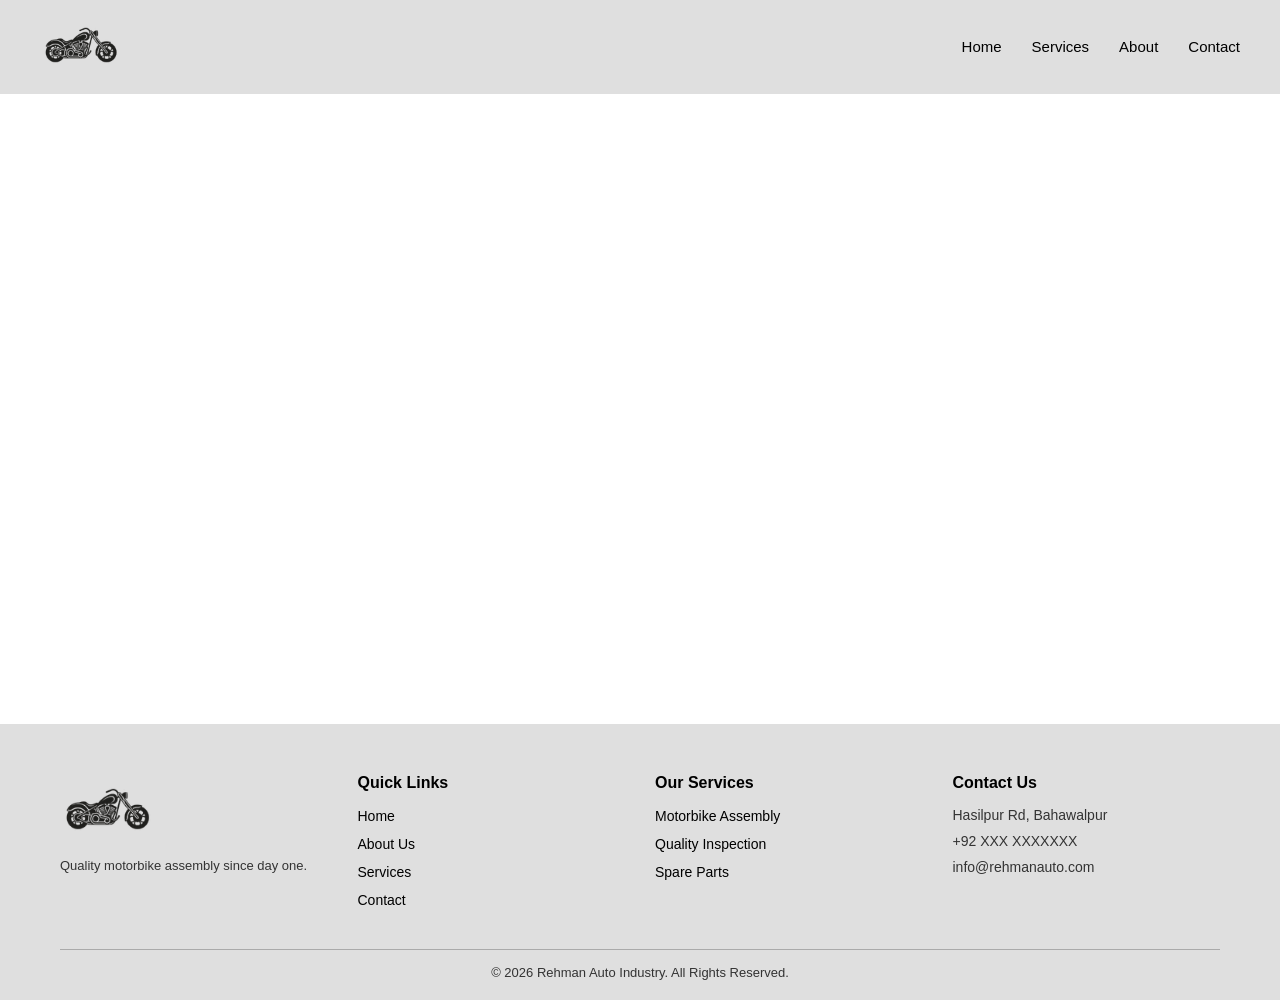
==== index.html @ 39c2727d "basic structure done including the header and footer" ====
<!DOCTYPE html>
<html lang="en">
<head>
  <meta charset="UTF-8">
  <meta name="viewport" content="width=device-width, initial-scale=1.0">
  <title>Rehman Auto Industry - Home</title>
  <link rel="stylesheet" href="css/style.css">
</head>
<body>

  <header class="site-header">
    <div class="logo">
      <img src="images/logo.png" alt="Rehman Auto Industry Logo">
    </div>

    <nav class="desktop-nav">
      <ul>
        <li><a href="index.html">Home</a></li>
        <li><a href="services.html">Services</a></li>
        <li><a href="about.html">About</a></li>
        <li><a href="contact.html">Contact</a></li>
      </ul>
    </nav>

    <button class="hamburger-btn" id="hamburgerBtn" aria-label="Open menu">
      <span></span>
      <span></span>
      <span></span>
    </button>
  </header>

  <!-- Mobile sidebar -->
  <div class="mobile-sidebar" id="mobileSidebar">
    <button class="close-btn" id="closeBtn" aria-label="Close menu">&times;</button>
    <nav>
      <ul>
        <li><a href="index.html">Home</a></li>
        <li><a href="services.html">Services</a></li>
        <li><a href="about.html">About</a></li>
        <li><a href="contact.html">Contact</a></li>
      </ul>
    </nav>
  </div>
  <div class="sidebar-overlay" id="sidebarOverlay"></div>

  <main>
    <!-- page content goes here -->
  </main>

  <footer class="site-footer">
    <div class="footer-columns">
      <div class="footer-col">
        <img src="images/logo.png" alt="Rehman Auto Industry Logo" class="footer-logo">
        <p class="footer-tagline">Quality motorbike assembly since day one.</p>
      </div>

      <div class="footer-col">
        <h4>Quick Links</h4>
        <ul>
          <li><a href="index.html">Home</a></li>
          <li><a href="about.html">About Us</a></li>
          <li><a href="services.html">Services</a></li>
          <li><a href="contact.html">Contact</a></li>
        </ul>
      </div>

      <div class="footer-col">
        <h4>Our Services</h4>
        <ul>
          <li><a href="services.html">Motorbike Assembly</a></li>
          <li><a href="services.html">Quality Inspection</a></li>
          <li><a href="services.html">Spare Parts</a></li>
        </ul>
      </div>

      <div class="footer-col">
        <h4>Contact Us</h4>
        <ul class="footer-contact">
          <li>Hasilpur Rd, Bahawalpur</li>
          <li>+92 XXX XXXXXXX</li>
          <li>info@rehmanauto.com</li>
        </ul>
      </div>
    </div>

    <!-- Minimal mobile footer -->
    <div class="footer-mobile">
      <img src="images/logo.png" alt="Rehman Auto Industry Logo" class="footer-logo-mobile">
    </div>

    <div class="footer-bottom">
      &copy; 2026 Rehman Auto Industry. All Rights Reserved.
    </div>
  </footer>
  <script src="js/script.js"></script>
</body>
</html>
---- css/style.css ----
* {
  margin: 0;
  padding: 0;
  box-sizing: border-box;
}

body {
  font-family: Arial, Helvetica, sans-serif;
  color: #333;
}

/* HEADER */
.site-header {
  background-color: #DFDFDF;
  color: #000000;
  display: flex;
  justify-content: space-between;
  align-items: center;
  padding: 15px 40px;
}

.site-header .logo img {
  height: 60px;
  width: auto;
  max-width: 200px;
  object-fit: contain;
}

.site-header nav ul {
  list-style: none;
  display: flex;
  gap: 30px;
}

.site-header nav ul li a {
  color: #000000;
  text-decoration: none;
  font-size: 15px;
}

.site-header nav ul li a:hover {
  color: #555555;
}

/* HAMBURGER BUTTON - hidden on desktop */
.hamburger-btn {
  display: none;
  flex-direction: column;
  justify-content: space-between;
  width: 28px;
  height: 20px;
  background: none;
  border: none;
  cursor: pointer;
  padding: 0;
}

.hamburger-btn span {
  display: block;
  height: 3px;
  width: 100%;
  background-color: #000000;
  border-radius: 2px;
}

/* MOBILE SIDEBAR - hidden by default */
.mobile-sidebar {
  position: fixed;
  top: 0;
  right: -280px;
  width: 260px;
  height: 100%;
  background-color: #DFDFDF;
  z-index: 1000;
  padding: 30px 25px;
  transition: right 0.3s ease;
}

.mobile-sidebar.active {
  right: 0;
}

.mobile-sidebar .close-btn {
  background: none;
  border: none;
  font-size: 28px;
  color: #000000;
  cursor: pointer;
  margin-bottom: 30px;
  display: block;
}

.mobile-sidebar nav ul {
  list-style: none;
}

.mobile-sidebar nav ul li {
  margin-bottom: 20px;
}

.mobile-sidebar nav ul li a {
  color: #000000;
  text-decoration: none;
  font-size: 18px;
}

.sidebar-overlay {
  display: none;
  position: fixed;
  top: 0;
  left: 0;
  width: 100%;
  height: 100%;
  background: rgba(0, 0, 0, 0.4);
  z-index: 999;
}

.sidebar-overlay.active {
  display: block;
}

/* MAIN CONTENT AREA */
main {
  background-color: #ffffff;
  min-height: 70vh;
  padding: 40px;
}

/* FOOTER */
.site-footer {
  background-color: #DFDFDF;
  color: #000000;
  padding: 50px 60px 20px;
}

.footer-columns {
  display: flex;
  justify-content: space-between;
  flex-wrap: wrap;
  gap: 30px;
  margin-bottom: 30px;
}

.footer-col {
  flex: 1;
  min-width: 180px;
}

.footer-logo {
  height: 70px;
  margin-bottom: 10px;
}

.footer-tagline {
  font-size: 13px;
  color: #333333;
}

.footer-col h4 {
  margin-bottom: 15px;
  font-size: 16px;
}

.footer-col ul {
  list-style: none;
}

.footer-col ul li {
  margin-bottom: 10px;
}

.footer-col ul li a {
  color: #000000;
  text-decoration: none;
  font-size: 14px;
}

.footer-col ul li a:hover {
  color: #555555;
}

.footer-contact li {
  font-size: 14px;
  color: #333333;
}

/* Minimal mobile footer - hidden by default */
.footer-mobile {
  display: none;
  text-align: center;
  margin-bottom: 15px;
}

.footer-logo-mobile {
  height: 55px;
}

.footer-bottom {
  border-top: 1px solid #aaaaaa;
  padding-top: 15px;
  text-align: center;
  font-size: 13px;
  color: #333333;
}

/* MOBILE RESPONSIVE - all mobile overrides in ONE block */
@media (max-width: 768px) {
  .desktop-nav {
    display: none;
  }

  .hamburger-btn {
    display: flex;
  }

  .site-header {
    flex-direction: row;
    justify-content: space-between;
    padding: 15px 20px;
  }

  .footer-columns {
    display: none;
  }

  .footer-mobile {
    display: block;
  }
}
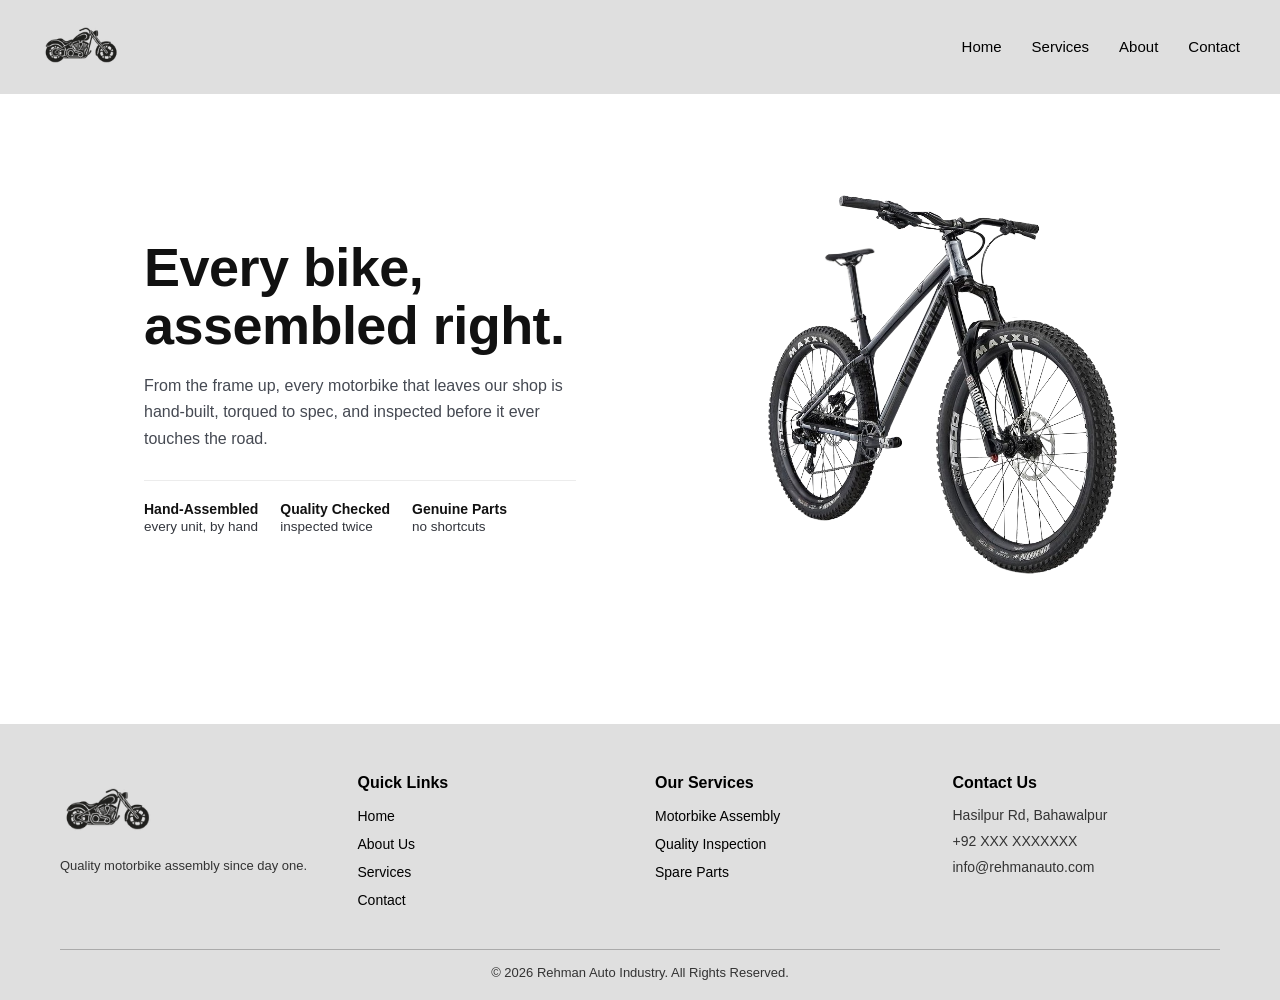
==== commit 647cd828: "hero part added on index page" ====
--- a/index.html
+++ b/index.html
@@ -5,6 +5,135 @@
   <meta name="viewport" content="width=device-width, initial-scale=1.0">
   <title>Rehman Auto Industry - Home</title>
   <link rel="stylesheet" href="css/style.css">
+
+  <!-- Hero section styles: scoped to .hero so nothing here fights with css/style.css -->
+  <style>
+    /* --- FIX: Universal reset to remove default browser margins/padding --- */
+    * {
+      margin: 0;
+      padding: 0;
+      box-sizing: border-box;
+    }
+    
+    .hero{
+      display:grid;
+      grid-template-columns: 1fr 1fr;
+      align-items:center;
+      min-height:auto;
+      width:100%;
+      overflow:hidden;
+      padding:32px 0;
+    }
+
+    .hero-text{
+      padding:48px 64px;
+      max-width:560px;
+      justify-self:end;
+    }
+    .hero-text h1{
+      font-size:clamp(32px, 4.4vw, 54px);
+      line-height:1.08;
+      margin:0 0 18px;
+      font-weight:700;
+      letter-spacing:-.01em;
+      color:#111;
+    }
+    .hero-text p{
+      font-size:16px;
+      line-height:1.65;
+      color:#454952;
+      margin:0 0 28px;
+      max-width:48ch;
+    }
+    .hero-points{
+      display:flex;
+      flex-wrap:wrap;
+      gap:22px;
+      margin:0;
+      padding:20px 0 0;
+      border-top:1px solid #ececec;
+      list-style:none;
+    }
+    .hero-points li{
+      font-size:13.5px;
+      color:#33363d;
+    }
+    .hero-points li b{
+      display:block;
+      color:#111;
+      font-weight:600;
+      font-size:14px;
+      margin-bottom:2px;
+    }
+
+    /* ---------------- stage column ---------------- */
+    .hero-stage-col{
+      width:100%;
+      height:440px;
+      display:flex;
+      align-items:center;
+      justify-content:center;
+      overflow:hidden;
+    }
+
+    /* Exact 1:1 canvas matching the Figma frame: 1000 x 1000. */
+    .stage{
+      position:relative;
+      width:1000px;
+      height:1000px;
+      flex-shrink:0;
+      overflow: hidden; 
+    }
+    .stage-part{
+      position:absolute;
+      animation-duration:1.4s;
+      animation-timing-function:cubic-bezier(.16,.9,.3,1);
+      animation-fill-mode:backwards; 
+    }
+    .stage-part img{
+      width:100%;
+      height:100%;
+      display:block;
+      pointer-events:none;
+    }
+    /* ---- exact Figma values: left=X, top=Y, width=W, height=H ---- */
+    .p-backwheel { left:-382px; top:-325px; width:1810px; height:1634px; z-index:6; animation-name:fly-in-bl; }
+    .p-seat      { left:-444px; top:-302px; width:1869px; height:1443px; z-index:5; animation-name:fly-in-tl; }
+    .p-stand     { left:-295px; top:-326px; width:1590px; height:1634px; z-index:4; animation-name:fly-in-top; }
+    .p-handle    { left:87px;   top:-97px;  width:709px;  height:683px;  z-index:3; animation-name:fly-in-tr; }
+    .p-fork      { left:259px;  top:-38px;  width:730px;  height:768px;  z-index:2; animation-name:fly-in-right; }
+    .p-fwheel    { left:358px;  top:300px;  width:708px;  height:700px;  z-index:1; animation-name:fly-in-br; }
+    
+    @keyframes fly-in-bl    { from{ transform:translate(-1800px, 1800px); opacity:0; } to{ transform:translate(0,0); opacity:1; } }
+    @keyframes fly-in-tl    { from{ transform:translate(-1800px,-1800px); opacity:0; } to{ transform:translate(0,0); opacity:1; } }
+    @keyframes fly-in-top   { from{ transform:translate(0,-1800px);       opacity:0; } to{ transform:translate(0,0); opacity:1; } }
+    @keyframes fly-in-tr    { from{ transform:translate(1800px,-1800px);  opacity:0; } to{ transform:translate(0,0); opacity:1; } }
+    @keyframes fly-in-right { from{ transform:translate(1800px, 0);       opacity:0; } to{ transform:translate(0,0); opacity:1; } }
+    @keyframes fly-in-br    { from{ transform:translate(1800px, 1800px);  opacity:0; } to{ transform:translate(0,0); opacity:1; } }
+    
+    @media (prefers-reduced-motion: reduce){
+      .stage-part{ animation:none !important; }
+    }
+
+    /* ---------------- mobile: text on top, bike below ---------------- */
+    @media (max-width:900px){
+      .hero{
+        grid-template-columns:1fr;
+        min-height:auto;
+        align-items: start; /* FIX: Pushes the text and bike to the very top of the hero section */
+        padding-top: 0; /* FIX: Removes any top padding on mobile */
+      }
+      .hero-text{
+        justify-self:stretch;
+        max-width:none;
+        padding: 0 24px 8px; /* FIX: Removed top padding completely */
+      }
+      .hero-stage-col{
+        height:320px;
+        padding:0;
+      }
+    }
+  </style>
 </head>
 <body>
 
@@ -44,7 +173,34 @@
   <div class="sidebar-overlay" id="sidebarOverlay"></div>
 
   <main>
-    <!-- page content goes here -->
+
+    <section class="hero">
+
+      <div class="hero-text">
+        <h1>Every bike, assembled right.</h1>
+        <p>From the frame up, every motorbike that leaves our shop is hand-built, torqued to spec, and inspected before it ever touches the road.</p>
+
+        <ul class="hero-points">
+          <li><b>Hand-Assembled</b>every unit, by hand</li>
+          <li><b>Quality Checked</b>inspected twice</li>
+          <li><b>Genuine Parts</b>no shortcuts</li>
+        </ul>
+      </div>
+
+      <div class="hero-stage-col">
+        <div class="stage" id="stage">
+          <!-- NOTE: main frame/body SVG not yet exported - add it here once ready -->
+          <div class="stage-part p-backwheel"><img src="parts/back-wheel.svg" alt=""></div>
+          <div class="stage-part p-seat"><img src="parts/seat.svg" alt=""></div>
+          <div class="stage-part p-stand"><img src="parts/stand.svg" alt=""></div>
+          <div class="stage-part p-handle"><img src="parts/handle.svg" alt=""></div>
+          <div class="stage-part p-fork"><img src="parts/front-fork.svg" alt=""></div>
+          <div class="stage-part p-fwheel"><img src="parts/front-wheel.svg" alt=""></div>
+        </div>
+      </div>
+
+    </section>
+
   </main>
 
   <footer class="site-footer">
@@ -92,6 +248,27 @@
       &copy; 2026 Rehman Auto Industry. All Rights Reserved.
     </div>
   </footer>
+
   <script src="js/script.js"></script>
+  <script>
+    // Scale the fixed 1000x1000 stage down to fit its column with margin,
+    // keeping it centered, on load and on resize.
+    (function(){
+      const stage = document.getElementById('stage');
+      const col = document.querySelector('.hero-stage-col');
+      function fit(){
+        const margin = 0.9; // leave a little white space around the bike
+        const w = col.clientWidth  || window.innerWidth;
+        const h = col.clientHeight || window.innerHeight;
+        const scale = Math.min(
+          (w * margin) / 1000,
+          (h * margin) / 1000
+        );
+        stage.style.transform = 'scale(' + scale + ')';
+      }
+      fit();
+      window.addEventListener('resize', fit);
+    })();
+  </script>
 </body>
 </html>
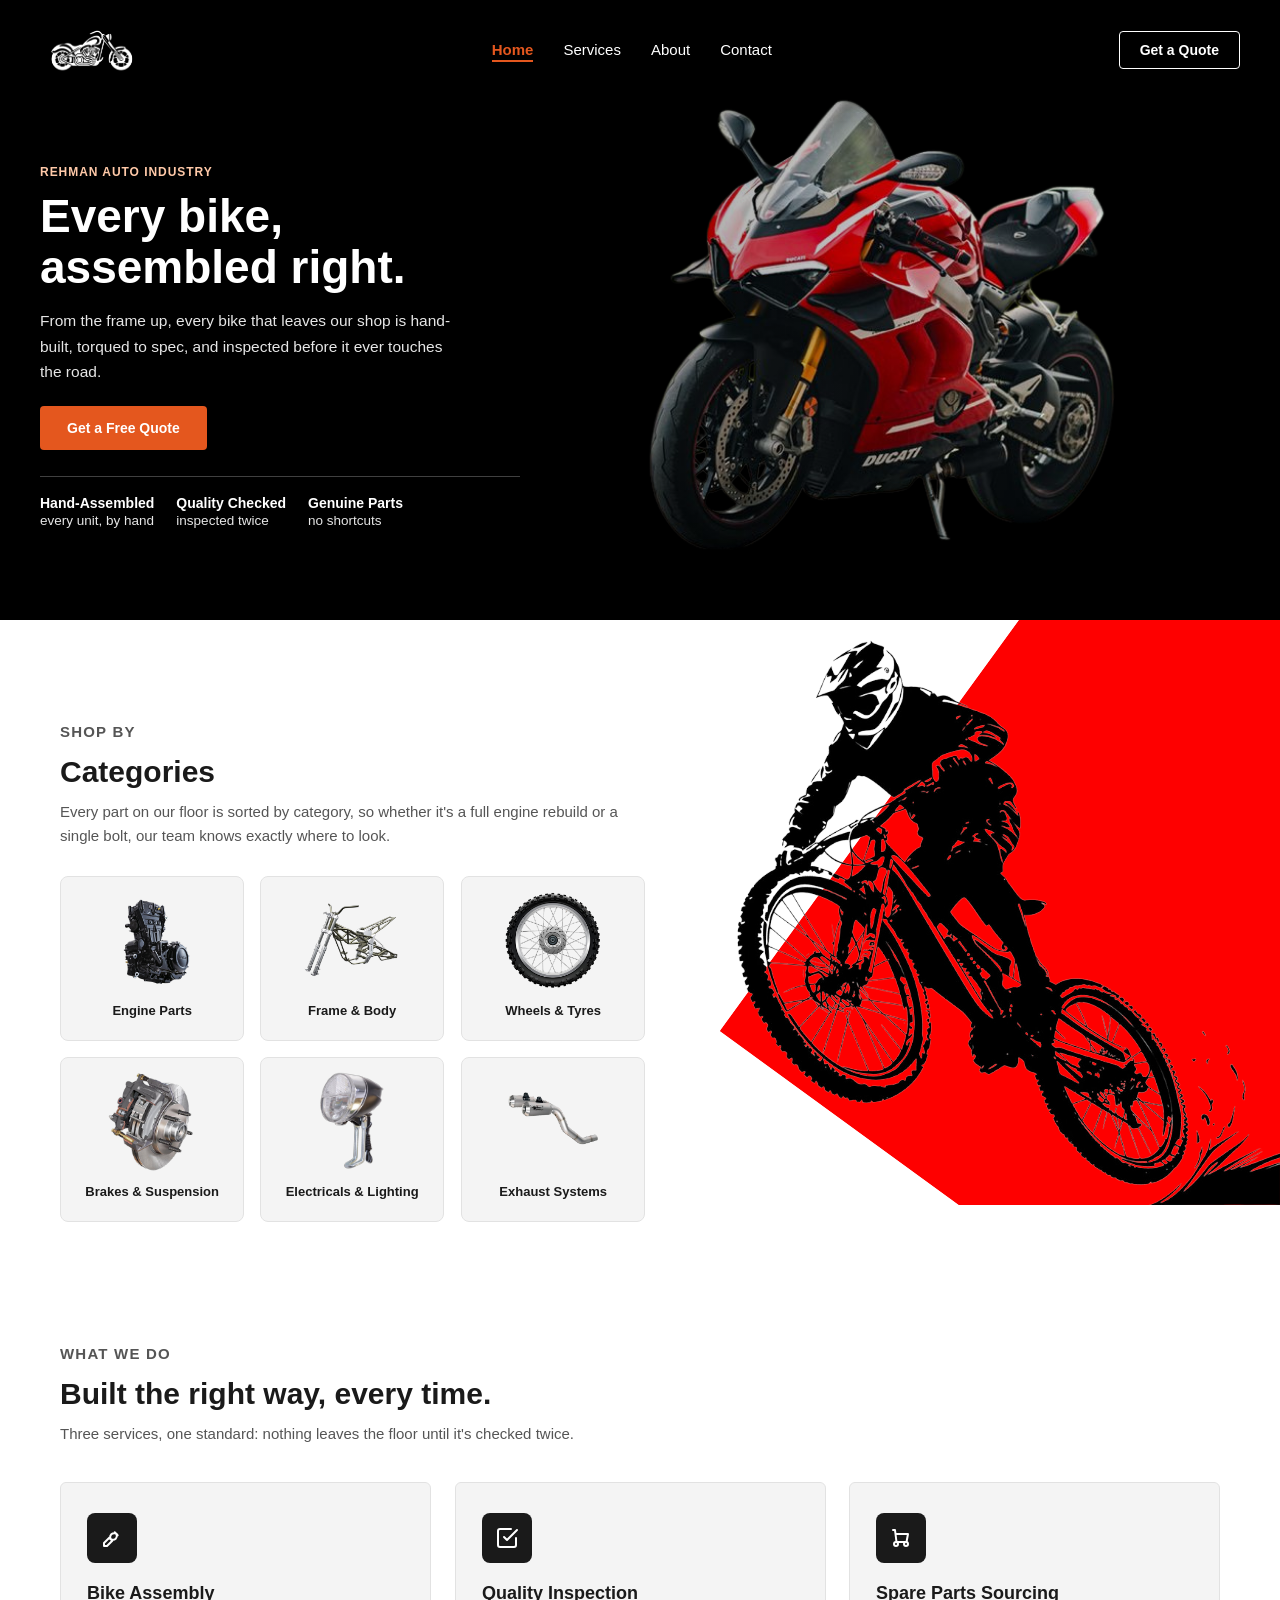
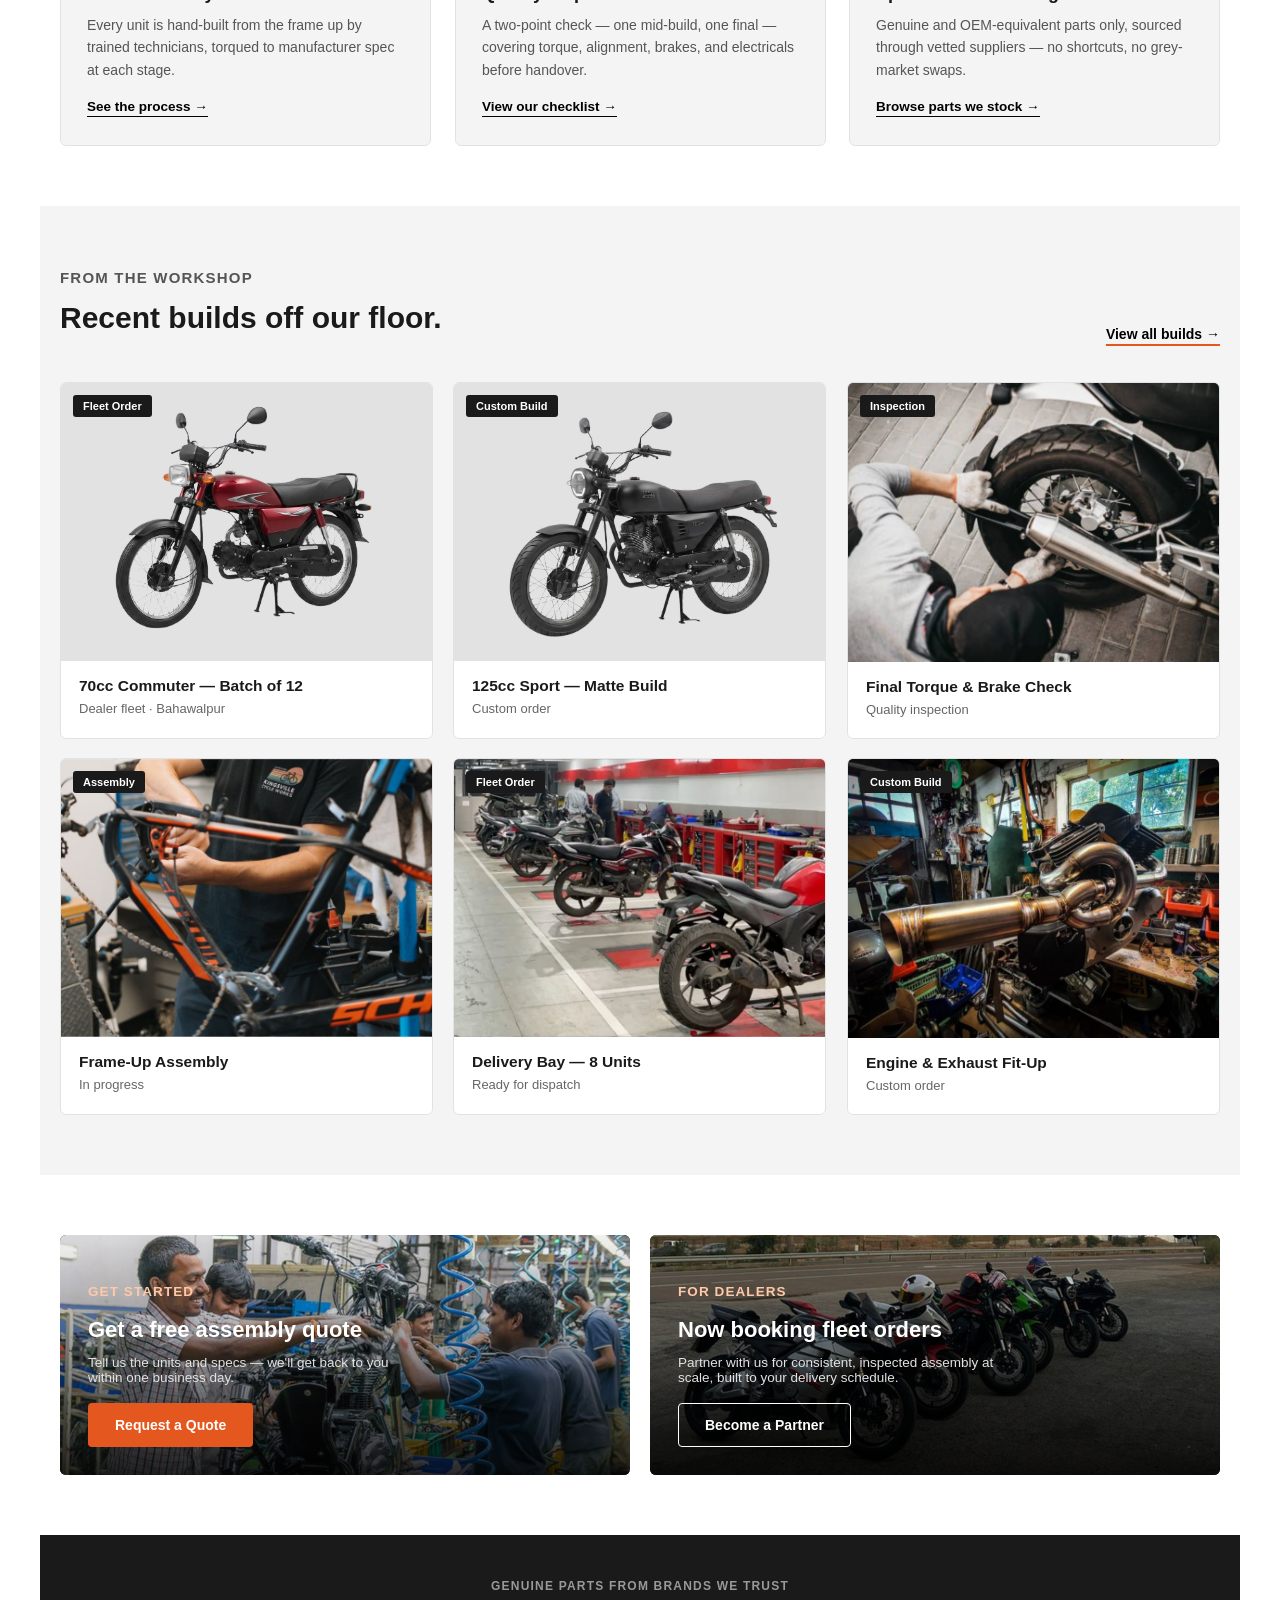
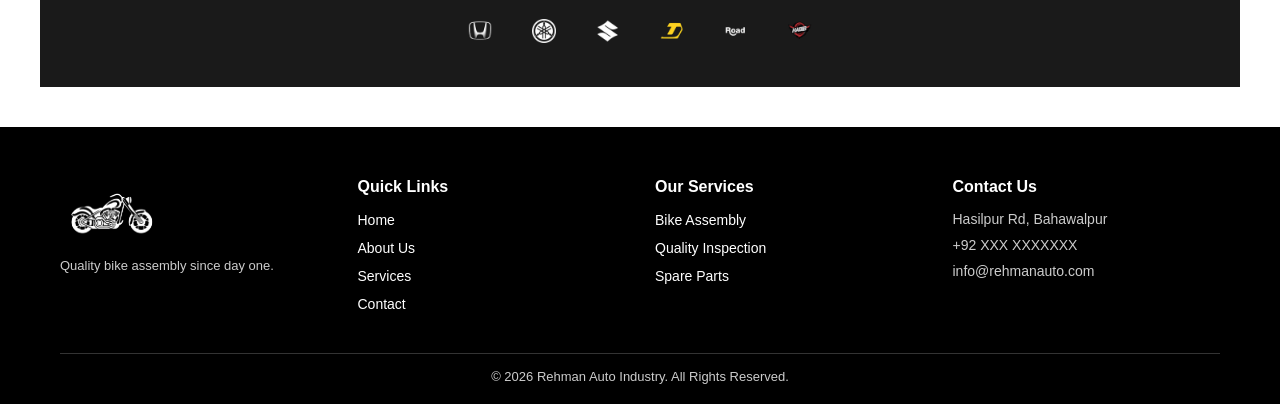
==== commit 848689e1: "completed the homepage" ====
--- a/index.html
+++ b/index.html
@@ -4,152 +4,248 @@
   <meta charset="UTF-8">
   <meta name="viewport" content="width=device-width, initial-scale=1.0">
   <title>Rehman Auto Industry - Home</title>
+  <meta name="description" content="Rehman Auto Industry — hand-assembled bikes, torqued to spec and inspected before they touch the road. Based in Bahawalpur.">
+
   <link rel="stylesheet" href="css/style.css">
 
-  <!-- Hero section styles: scoped to .hero so nothing here fights with css/style.css -->
+  <!-- Hero section styles: scoped to .hero / .home-header so nothing here fights with css/style.css -->
   <style>
-    /* --- FIX: Universal reset to remove default browser margins/padding --- */
-    * {
+    /* Header floats transparently over the hero image, in white */
+    body.home .site-header {
+      position: absolute;
+      top: 0;
+      left: 0;
+      width: 100%;
+      background: transparent;
+      border-bottom: none;
+      z-index: 30;
+    }
+    body.home .site-header nav ul li a { color: #ffffff; }
+    body.home .site-header nav ul li a:hover { color: #ffc9a8; }
+    body.home .site-header nav ul li a.active { color: var(--accent); }
+    body.home .hamburger-btn span { background-color: #ffffff; }
+
+    /* Full-bleed hero image, breaks out of main's padding */
+    .hero {
+      position: relative;
+      overflow: hidden;
+      margin: -40px -40px 40px;
+      width: calc(100% + 80px);
+      min-height: 620px;
+      display: flex;
+      align-items: center;
+      padding: 130px 40px 60px;
+    }
+
+    .hero-bg-img {
+      position: absolute;
+      inset: 0;
+      width: 100%;
+      height: 100%;
+      object-fit: cover;
+      z-index: 0;
+    }
+
+    .hero::after {
+      content: "";
+      position: absolute;
+      inset: 0;
+      background:
+        linear-gradient(180deg, rgba(0,0,0,.6) 0%, rgba(0,0,0,0) 22%),
+        linear-gradient(90deg, rgba(0,0,0,.74) 0%, rgba(0,0,0,.30) 55%, rgba(0,0,0,.05) 100%);
+      z-index: 1;
+    }
+
+    .hero-text {
+      position: relative;
+      z-index: 2;
+      max-width: 480px;
+    }
+
+    .hero-text .eyebrow {
+      display: inline-block;
+      font-size: 12px;
+      font-weight: bold;
+      letter-spacing: 0.08em;
+      text-transform: uppercase;
+      color: #ffc9a8;
+      margin-bottom: 12px;
+    }
+
+    .hero-text h1 {
+      font-size: clamp(28px, 3.6vw, 46px);
+      line-height: 1.1;
+      margin: 0 0 16px;
+      font-weight: bold;
+      color: #ffffff;
+    }
+
+    .hero-text p {
+      font-size: 15.5px;
+      line-height: 1.65;
+      color: #e6e6e6;
+      margin: 0 0 22px;
+      max-width: 48ch;
+    }
+
+    .hero-text .btn {
+      margin-bottom: 26px;
+    }
+
+    .hero-points {
+      display: flex;
+      flex-wrap: wrap;
+      gap: 22px;
       margin: 0;
-      padding: 0;
-      box-sizing: border-box;
-    }
-    
-    .hero{
-      display:grid;
+      padding: 18px 0 0;
+      border-top: 1px solid rgba(255,255,255,.25);
+      list-style: none;
+    }
+    .hero-points li {
+      font-size: 13.5px;
+      color: #e6e6e6;
+    }
+    .hero-points li b {
+      display: block;
+      color: #ffffff;
+      font-weight: bold;
+      font-size: 14px;
+      margin-bottom: 2px;
+    }
+
+    /* ---------------- categories section ---------------- */
+    .categories {
+      background-color: #ffffff;
+    }
+
+    .categories-grid {
+      display: grid;
       grid-template-columns: 1fr 1fr;
-      align-items:center;
-      min-height:auto;
-      width:100%;
-      overflow:hidden;
-      padding:32px 0;
-    }
-
-    .hero-text{
-      padding:48px 64px;
-      max-width:560px;
-      justify-self:end;
-    }
-    .hero-text h1{
-      font-size:clamp(32px, 4.4vw, 54px);
-      line-height:1.08;
-      margin:0 0 18px;
-      font-weight:700;
-      letter-spacing:-.01em;
-      color:#111;
-    }
-    .hero-text p{
-      font-size:16px;
-      line-height:1.65;
-      color:#454952;
-      margin:0 0 28px;
-      max-width:48ch;
-    }
-    .hero-points{
-      display:flex;
-      flex-wrap:wrap;
-      gap:22px;
-      margin:0;
-      padding:20px 0 0;
-      border-top:1px solid #ececec;
-      list-style:none;
-    }
-    .hero-points li{
-      font-size:13.5px;
-      color:#33363d;
-    }
-    .hero-points li b{
-      display:block;
-      color:#111;
-      font-weight:600;
-      font-size:14px;
-      margin-bottom:2px;
-    }
-
-    /* ---------------- stage column ---------------- */
-    .hero-stage-col{
-      width:100%;
-      height:440px;
-      display:flex;
-      align-items:center;
-      justify-content:center;
-      overflow:hidden;
-    }
-
-    /* Exact 1:1 canvas matching the Figma frame: 1000 x 1000. */
-    .stage{
-      position:relative;
-      width:1000px;
-      height:1000px;
-      flex-shrink:0;
-      overflow: hidden; 
-    }
-    .stage-part{
-      position:absolute;
-      animation-duration:1.4s;
-      animation-timing-function:cubic-bezier(.16,.9,.3,1);
-      animation-fill-mode:backwards; 
-    }
-    .stage-part img{
-      width:100%;
-      height:100%;
-      display:block;
-      pointer-events:none;
-    }
-    /* ---- exact Figma values: left=X, top=Y, width=W, height=H ---- */
-    .p-backwheel { left:-382px; top:-325px; width:1810px; height:1634px; z-index:6; animation-name:fly-in-bl; }
-    .p-seat      { left:-444px; top:-302px; width:1869px; height:1443px; z-index:5; animation-name:fly-in-tl; }
-    .p-stand     { left:-295px; top:-326px; width:1590px; height:1634px; z-index:4; animation-name:fly-in-top; }
-    .p-handle    { left:87px;   top:-97px;  width:709px;  height:683px;  z-index:3; animation-name:fly-in-tr; }
-    .p-fork      { left:259px;  top:-38px;  width:730px;  height:768px;  z-index:2; animation-name:fly-in-right; }
-    .p-fwheel    { left:358px;  top:300px;  width:708px;  height:700px;  z-index:1; animation-name:fly-in-br; }
-    
-    @keyframes fly-in-bl    { from{ transform:translate(-1800px, 1800px); opacity:0; } to{ transform:translate(0,0); opacity:1; } }
-    @keyframes fly-in-tl    { from{ transform:translate(-1800px,-1800px); opacity:0; } to{ transform:translate(0,0); opacity:1; } }
-    @keyframes fly-in-top   { from{ transform:translate(0,-1800px);       opacity:0; } to{ transform:translate(0,0); opacity:1; } }
-    @keyframes fly-in-tr    { from{ transform:translate(1800px,-1800px);  opacity:0; } to{ transform:translate(0,0); opacity:1; } }
-    @keyframes fly-in-right { from{ transform:translate(1800px, 0);       opacity:0; } to{ transform:translate(0,0); opacity:1; } }
-    @keyframes fly-in-br    { from{ transform:translate(1800px, 1800px);  opacity:0; } to{ transform:translate(0,0); opacity:1; } }
-    
-    @media (prefers-reduced-motion: reduce){
-      .stage-part{ animation:none !important; }
-    }
-
-    /* ---------------- mobile: text on top, bike below ---------------- */
-    @media (max-width:900px){
-      .hero{
-        grid-template-columns:1fr;
-        min-height:auto;
-        align-items: start; /* FIX: Pushes the text and bike to the very top of the hero section */
-        padding-top: 0; /* FIX: Removes any top padding on mobile */
+      gap: 50px;
+      align-items: center;
+      /* bleed the grid to the true right edge of the viewport, cancelling main's right padding */
+      margin-right: -40px;
+      width: calc(100% + 40px);
+      /* keep the left (text) side lined up with every other section's container gutter */
+      padding-left: max(0px, calc((100vw - 80px - 1160px) / 2));
+    }
+
+    .categories-text .section-head {
+      margin-bottom: 28px;
+    }
+
+    .category-list {
+      display: grid;
+      grid-template-columns: repeat(3, 1fr);
+      gap: 16px;
+    }
+
+    .category-item {
+      display: flex;
+      flex-direction: column;
+      align-items: center;
+      text-align: center;
+      gap: 12px;
+      padding: 14px 12px 20px;
+      border: 1px solid var(--line);
+      border-radius: 8px;
+      background-color: var(--grey-alt);
+      text-decoration: none;
+      transition: background-color 0.25s ease, border-color 0.25s ease,
+                  transform 0.25s ease, box-shadow 0.25s ease;
+    }
+
+    .category-item:hover {
+      background-color: var(--accent);
+      border-color: var(--accent);
+      transform: translateY(-6px);
+      box-shadow: 0 14px 26px rgba(228, 87, 30, 0.25);
+    }
+
+    .category-item img {
+      width: 100px;
+      height: 100px;
+      transition: filter 0.2s ease, transform 0.3s ease;
+    }
+
+    .category-item:hover img {
+      transform: scale(1.08);
+    }
+
+    .category-item span {
+      font-size: 13px;
+      font-weight: bold;
+      color: var(--ink);
+      line-height: 1.3;
+      transition: color 0.2s ease;
+    }
+
+    .category-item:hover span {
+      color: #ffffff;
+    }
+
+    .categories-image {
+      align-self: start;
+      margin-top: -100px; /* cancels hero's 40px bottom margin + section's 60px top padding */
+    }
+
+    .categories-image img {
+      width: 100%;
+      height: auto;
+      border-radius: 8px 0 0 8px;
+    }
+
+    @media (max-width: 768px) {
+      .categories-grid {
+        grid-template-columns: 1fr;
+        gap: 30px;
+        margin-right: -20px;
+        width: calc(100% + 20px);
+        padding-left: 0;
       }
-      .hero-text{
-        justify-self:stretch;
-        max-width:none;
-        padding: 0 24px 8px; /* FIX: Removed top padding completely */
+      .categories-image {
+        order: -1;
+        margin-top: -64px; /* cancels hero's 24px bottom margin + section's 40px top padding on mobile */
       }
-      .hero-stage-col{
-        height:320px;
-        padding:0;
+      .category-list {
+        grid-template-columns: repeat(3, 1fr);
+        gap: 12px;
+      }
+    }
+
+    /* ---------------- mobile ---------------- */
+    @media (max-width: 768px) {
+      .hero {
+        margin: -24px -20px 24px;
+        width: calc(100% + 40px);
+        min-height: 520px;
+        padding: 100px 20px 40px;
+      }
+      .hero-text {
+        max-width: none;
       }
     }
   </style>
 </head>
-<body>
+<body class="home">
 
   <header class="site-header">
     <div class="logo">
-      <img src="images/logo.png" alt="Rehman Auto Industry Logo">
+      <img src="images/logo.svg" alt="Rehman Auto Industry Logo">
     </div>
 
     <nav class="desktop-nav">
       <ul>
-        <li><a href="index.html">Home</a></li>
+        <li><a href="index.html" class="active">Home</a></li>
         <li><a href="services.html">Services</a></li>
         <li><a href="about.html">About</a></li>
         <li><a href="contact.html">Contact</a></li>
       </ul>
     </nav>
+
+    <div class="header-actions">
+      <a href="contact.html" class="btn btn-outline-light">Get a Quote</a>
+    </div>
 
     <button class="hamburger-btn" id="hamburgerBtn" aria-label="Open menu">
       <span></span>
@@ -175,30 +271,236 @@
   <main>
 
     <section class="hero">
+      <img class="hero-bg-img" src="images/hero-index.svg" alt="Assembled bike in the Rehman Auto Industry workshop">
 
       <div class="hero-text">
-        <h1>Every bike, assembled right.</h1>
-        <p>From the frame up, every motorbike that leaves our shop is hand-built, torqued to spec, and inspected before it ever touches the road.</p>
-
-        <ul class="hero-points">
+        <span class="eyebrow" data-reveal="up">Rehman Auto Industry</span>
+        <h1 data-reveal="up" style="--reveal-delay:120ms">Every bike, assembled right.</h1>
+        <p data-reveal="up" style="--reveal-delay:240ms">From the frame up, every bike that leaves our shop is hand-built, torqued to spec, and inspected before it ever touches the road.</p>
+
+        <a href="contact.html" class="btn btn-primary" data-reveal="up" style="--reveal-delay:340ms">Get a Free Quote</a>
+
+        <ul class="hero-points" data-reveal="up" style="--reveal-delay:440ms">
           <li><b>Hand-Assembled</b>every unit, by hand</li>
           <li><b>Quality Checked</b>inspected twice</li>
           <li><b>Genuine Parts</b>no shortcuts</li>
         </ul>
       </div>
-
-      <div class="hero-stage-col">
-        <div class="stage" id="stage">
-          <!-- NOTE: main frame/body SVG not yet exported - add it here once ready -->
-          <div class="stage-part p-backwheel"><img src="parts/back-wheel.svg" alt=""></div>
-          <div class="stage-part p-seat"><img src="parts/seat.svg" alt=""></div>
-          <div class="stage-part p-stand"><img src="parts/stand.svg" alt=""></div>
-          <div class="stage-part p-handle"><img src="parts/handle.svg" alt=""></div>
-          <div class="stage-part p-fork"><img src="parts/front-fork.svg" alt=""></div>
-          <div class="stage-part p-fwheel"><img src="parts/front-wheel.svg" alt=""></div>
-        </div>
-      </div>
-
+    </section>
+
+    <!-- ================= CATEGORIES ================= -->
+    <section class="categories">
+      <div class="categories-grid">
+
+        <div class="categories-text" data-reveal="left">
+          <div class="section-head">
+            <p class="eyebrow">Shop by</p>
+            <h2>Categories</h2>
+            <p>Every part on our floor is sorted by category, so whether it's a full engine rebuild or a single bolt, our team knows exactly where to look.</p>
+          </div>
+
+          <div class="category-list">
+            <a href="services.html" class="category-item" data-reveal="up">
+              <img src="images/category1.svg" alt="">
+              <span>Engine Parts</span>
+            </a>
+            <a href="services.html" class="category-item" data-reveal="up">
+              <img src="images/category2.svg" alt="">
+              <span>Frame &amp; Body</span>
+            </a>
+            <a href="services.html" class="category-item" data-reveal="up">
+              <img src="images/category3.svg" alt="">
+              <span>Wheels &amp; Tyres</span>
+            </a>
+            <a href="services.html" class="category-item" data-reveal="up">
+              <img src="images/category4.svg" alt="">
+              <span>Brakes &amp; Suspension</span>
+            </a>
+            <a href="services.html" class="category-item" data-reveal="up">
+              <img src="images/category5.svg" alt="">
+              <span>Electricals &amp; Lighting</span>
+            </a>
+            <a href="services.html" class="category-item" data-reveal="up">
+              <img src="images/category6.svg" alt="">
+              <span>Exhaust Systems</span>
+            </a>
+          </div>
+        </div>
+
+        <div class="categories-image" data-reveal="right">
+          <img src="images/xyz.svg" alt="Bike on display in the Rehman Auto Industry workshop">
+        </div>
+
+      </div>
+    </section>
+
+    <!-- ================= SERVICES ================= -->
+    <section class="services">
+      <div class="container">
+        <div class="section-head" data-reveal="up">
+          <p class="eyebrow">What we do</p>
+          <h2>Built the right way, every time.</h2>
+          <p>Three services, one standard: nothing leaves the floor until it's checked twice.</p>
+        </div>
+
+        <div class="service-grid">
+
+          <div class="service-card" data-reveal="up">
+            <span class="ico">
+              <svg viewBox="0 0 24 24" fill="none" stroke="currentColor" stroke-width="2" stroke-linecap="round" stroke-linejoin="round"><path d="M14.7 6.3a4 4 0 1 1-5.4 5.4L4 17v3h3l5.3-5.3a4 4 0 1 1 5.4-5.4z"/></svg>
+            </span>
+            <h3>Bike Assembly</h3>
+            <p>Every unit is hand-built from the frame up by trained technicians, torqued to manufacturer spec at each stage.</p>
+            <a href="services.html">See the process &rarr;</a>
+          </div>
+
+          <div class="service-card" data-reveal="up">
+            <span class="ico">
+              <svg viewBox="0 0 24 24" fill="none" stroke="currentColor" stroke-width="2" stroke-linecap="round" stroke-linejoin="round"><path d="M9 11l3 3L22 4"/><path d="M21 12v7a2 2 0 0 1-2 2H5a2 2 0 0 1-2-2V5a2 2 0 0 1 2-2h11"/></svg>
+            </span>
+            <h3>Quality Inspection</h3>
+            <p>A two-point check — one mid-build, one final — covering torque, alignment, brakes, and electricals before handover.</p>
+            <a href="services.html">View our checklist &rarr;</a>
+          </div>
+
+          <div class="service-card" data-reveal="up">
+            <span class="ico">
+              <svg viewBox="0 0 24 24" fill="none" stroke="currentColor" stroke-width="2" stroke-linecap="round" stroke-linejoin="round"><circle cx="7" cy="18" r="2"/><circle cx="17" cy="18" r="2"/><path d="M4 4h2l1.5 12h10L19 8H7.2"/></svg>
+            </span>
+            <h3>Spare Parts Sourcing</h3>
+            <p>Genuine and OEM-equivalent parts only, sourced through vetted suppliers — no shortcuts, no grey-market swaps.</p>
+            <a href="services.html">Browse parts we stock &rarr;</a>
+          </div>
+
+        </div>
+      </div>
+    </section>
+
+    <!-- ================= WORKSHOP GALLERY ================= -->
+    <section class="gallery">
+      <div class="container">
+        <div class="section-head row" data-reveal="up">
+          <div>
+            <p class="eyebrow">From the workshop</p>
+            <h2>Recent builds off our floor.</h2>
+          </div>
+          <a href="services.html" class="view-all">View all builds &rarr;</a>
+        </div>
+
+        <div class="gallery-grid">
+
+          <div class="gallery-card" data-reveal="up">
+            <div class="thumb">
+              <span class="badge">Fleet Order</span>
+              <img src="images/work-1.svg" alt="Row of assembled 70cc commuter bikes ready for delivery">
+            </div>
+            <div class="body">
+              <h4>70cc Commuter — Batch of 12</h4>
+              <span class="meta">Dealer fleet · Bahawalpur</span>
+            </div>
+          </div>
+
+          <div class="gallery-card" data-reveal="up">
+            <div class="thumb">
+              <span class="badge">Custom Build</span>
+              <img src="images/work-2.svg" alt="Custom assembled 125cc bike with matte finish">
+            </div>
+            <div class="body">
+              <h4>125cc Sport — Matte Build</h4>
+              <span class="meta">Custom order</span>
+            </div>
+          </div>
+
+          <div class="gallery-card" data-reveal="up">
+            <div class="thumb">
+              <span class="badge">Inspection</span>
+              <img src="images/work-3.png" alt="Technician performing final quality inspection on a bike">
+            </div>
+            <div class="body">
+              <h4>Final Torque &amp; Brake Check</h4>
+              <span class="meta">Quality inspection</span>
+            </div>
+          </div>
+
+          <div class="gallery-card" data-reveal="up">
+            <div class="thumb">
+              <span class="badge">Assembly</span>
+              <img src="images/work-4.png" alt="Bike frame on the assembly stand mid-build">
+            </div>
+            <div class="body">
+              <h4>Frame-Up Assembly</h4>
+              <span class="meta">In progress</span>
+            </div>
+          </div>
+
+          <div class="gallery-card" data-reveal="up">
+            <div class="thumb">
+              <span class="badge">Fleet Order</span>
+              <img src="images/work-5.png" alt="Delivery bay with completed bikes lined up">
+            </div>
+            <div class="body">
+              <h4>Delivery Bay — 8 Units</h4>
+              <span class="meta">Ready for dispatch</span>
+            </div>
+          </div>
+
+          <div class="gallery-card" data-reveal="up">
+            <div class="thumb">
+              <span class="badge">Custom Build</span>
+              <img src="images/work-6.png" alt="Close up of hand-assembled bike engine and exhaust">
+            </div>
+            <div class="body">
+              <h4>Engine &amp; Exhaust Fit-Up</h4>
+              <span class="meta">Custom order</span>
+            </div>
+          </div>
+
+        </div>
+      </div>
+    </section>
+
+    <!-- ================= CTA BANNERS ================= -->
+    <section class="cta-banners">
+      <div class="container">
+        <div class="banner-grid">
+
+          <div class="banner" data-reveal="left">
+            <img src="images/promo-quote.png" alt="">
+            <div class="banner-copy">
+              <p class="eyebrow">Get started</p>
+              <h3>Get a free assembly quote</h3>
+              <p>Tell us the units and specs — we'll get back to you within one business day.</p>
+              <a href="contact.html" class="btn btn-primary">Request a Quote</a>
+            </div>
+          </div>
+
+          <div class="banner" data-reveal="right">
+            <img src="images/promo-dealer.png" alt="">
+            <div class="banner-copy">
+              <p class="eyebrow">For dealers</p>
+              <h3>Now booking fleet orders</h3>
+              <p>Partner with us for consistent, inspected assembly at scale, built to your delivery schedule.</p>
+              <a href="contact.html" class="btn btn-outline-light">Become a Partner</a>
+            </div>
+          </div>
+
+        </div>
+      </div>
+    </section>
+
+    <!-- ================= BRAND STRIP ================= -->
+    <section class="brand-strip">
+      <div class="container">
+        <p class="label" data-reveal="up">Genuine parts from brands we trust</p>
+        <div class="brand-row">
+          <img src="images/b-1.png" alt="Honda" data-reveal="fade">
+          <img src="images/b-2.png" alt="Yamaha" data-reveal="fade">
+          <img src="images/b-3.png" alt="Suzuki" data-reveal="fade">
+          <img src="images/b-4.png" alt="United" data-reveal="fade">
+          <img src="images/b-5.png" alt="Road Prince" data-reveal="fade">
+          <img src="images/b-6.png" alt="Habib" data-reveal="fade">
+        </div>
+      </div>
     </section>
 
   </main>
@@ -206,8 +508,8 @@
   <footer class="site-footer">
     <div class="footer-columns">
       <div class="footer-col">
-        <img src="images/logo.png" alt="Rehman Auto Industry Logo" class="footer-logo">
-        <p class="footer-tagline">Quality motorbike assembly since day one.</p>
+        <img src="images/logo.svg" alt="Rehman Auto Industry Logo" class="footer-logo">
+        <p class="footer-tagline">Quality bike assembly since day one.</p>
       </div>
 
       <div class="footer-col">
@@ -223,7 +525,7 @@
       <div class="footer-col">
         <h4>Our Services</h4>
         <ul>
-          <li><a href="services.html">Motorbike Assembly</a></li>
+          <li><a href="services.html">Bike Assembly</a></li>
           <li><a href="services.html">Quality Inspection</a></li>
           <li><a href="services.html">Spare Parts</a></li>
         </ul>
@@ -241,7 +543,15 @@
 
     <!-- Minimal mobile footer -->
     <div class="footer-mobile">
-      <img src="images/logo.png" alt="Rehman Auto Industry Logo" class="footer-logo-mobile">
+      <img src="images/logo.svg" alt="Rehman Auto Industry Logo" class="footer-logo-mobile">
+      <nav class="footer-mobile-nav">
+        <ul>
+          <li><a href="index.html">Home</a></li>
+          <li><a href="services.html">Services</a></li>
+          <li><a href="about.html">About</a></li>
+          <li><a href="contact.html">Contact</a></li>
+        </ul>
+      </nav>
     </div>
 
     <div class="footer-bottom">
@@ -250,25 +560,6 @@
   </footer>
 
   <script src="js/script.js"></script>
-  <script>
-    // Scale the fixed 1000x1000 stage down to fit its column with margin,
-    // keeping it centered, on load and on resize.
-    (function(){
-      const stage = document.getElementById('stage');
-      const col = document.querySelector('.hero-stage-col');
-      function fit(){
-        const margin = 0.9; // leave a little white space around the bike
-        const w = col.clientWidth  || window.innerWidth;
-        const h = col.clientHeight || window.innerHeight;
-        const scale = Math.min(
-          (w * margin) / 1000,
-          (h * margin) / 1000
-        );
-        stage.style.transform = 'scale(' + scale + ')';
-      }
-      fit();
-      window.addEventListener('resize', fit);
-    })();
-  </script>
+  <script src="js/animations.js"></script>
 </body>
 </html>
--- a/css/style.css
+++ b/css/style.css
@@ -1,3 +1,13 @@
+:root {
+  --accent: #E4571E;       /* ignition orange - used sparingly for CTAs/highlights */
+  --accent-dark: #C6440F;
+  --accent-tint: #FCE9DF;  /* light tint for icon backgrounds/badges */
+  --ink: #1A1A1A;          /* headings */
+  --grey-bg: #DFDFDF;      /* matches header/footer */
+  --grey-alt: #F4F4F4;     /* alt section background */
+  --line: #E2E2E2;
+}
+
 * {
   margin: 0;
   padding: 0;
@@ -9,20 +19,87 @@
   color: #333;
 }
 
+html {
+  scroll-behavior: smooth;
+}
+
+/* ============ SCROLL REVEAL SYSTEM ============
+   Add data-reveal="up|left|right|fade" (+ optional data-reveal-delay="ms")
+   to any element; js/animations.js toggles .is-visible via IntersectionObserver. */
+[data-reveal] {
+  opacity: 0;
+  transition: opacity 0.7s cubic-bezier(0.22, 1, 0.36, 1),
+              transform 0.7s cubic-bezier(0.22, 1, 0.36, 1);
+  transition-delay: var(--reveal-delay, 0ms);
+  will-change: opacity, transform;
+}
+
+[data-reveal="up"]    { transform: translateY(42px); }
+[data-reveal="down"]  { transform: translateY(-42px); }
+[data-reveal="left"]  { transform: translateX(-64px); }
+[data-reveal="right"] { transform: translateX(64px); }
+[data-reveal="fade"]  { transform: none; }
+[data-reveal="zoom"]  { transform: scale(0.9); }
+
+[data-reveal].is-visible {
+  opacity: 1;
+  transform: translate(0, 0) scale(1);
+}
+
+/* stagger helpers for grids of same-type items */
+.category-list [data-reveal]:nth-child(1) { --reveal-delay: 0ms; }
+.category-list [data-reveal]:nth-child(2) { --reveal-delay: 80ms; }
+.category-list [data-reveal]:nth-child(3) { --reveal-delay: 160ms; }
+.category-list [data-reveal]:nth-child(4) { --reveal-delay: 240ms; }
+.category-list [data-reveal]:nth-child(5) { --reveal-delay: 320ms; }
+.category-list [data-reveal]:nth-child(6) { --reveal-delay: 400ms; }
+
+.service-grid [data-reveal]:nth-child(1) { --reveal-delay: 0ms; }
+.service-grid [data-reveal]:nth-child(2) { --reveal-delay: 120ms; }
+.service-grid [data-reveal]:nth-child(3) { --reveal-delay: 240ms; }
+
+.gallery-grid [data-reveal]:nth-child(1) { --reveal-delay: 0ms; }
+.gallery-grid [data-reveal]:nth-child(2) { --reveal-delay: 80ms; }
+.gallery-grid [data-reveal]:nth-child(3) { --reveal-delay: 160ms; }
+.gallery-grid [data-reveal]:nth-child(4) { --reveal-delay: 240ms; }
+.gallery-grid [data-reveal]:nth-child(5) { --reveal-delay: 320ms; }
+.gallery-grid [data-reveal]:nth-child(6) { --reveal-delay: 400ms; }
+
+.brand-row [data-reveal]:nth-child(1) { --reveal-delay: 0ms; }
+.brand-row [data-reveal]:nth-child(2) { --reveal-delay: 60ms; }
+.brand-row [data-reveal]:nth-child(3) { --reveal-delay: 120ms; }
+.brand-row [data-reveal]:nth-child(4) { --reveal-delay: 180ms; }
+.brand-row [data-reveal]:nth-child(5) { --reveal-delay: 240ms; }
+.brand-row [data-reveal]:nth-child(6) { --reveal-delay: 300ms; }
+
+@media (prefers-reduced-motion: reduce) {
+  html { scroll-behavior: auto; }
+  [data-reveal] {
+    opacity: 1;
+    transform: none;
+    transition: none;
+  }
+}
+
+img { max-width: 100%; display: block; }
+
+h1, h2, h3, h4 { color: var(--ink); }
+
 /* HEADER */
 .site-header {
-  background-color: #DFDFDF;
+  background-color: #ffffff;
   color: #000000;
   display: flex;
   justify-content: space-between;
   align-items: center;
   padding: 15px 40px;
+  border-bottom: 1px solid var(--line);
 }
 
 .site-header .logo img {
-  height: 60px;
+  height: 70px;
   width: auto;
-  max-width: 200px;
+  max-width: 220px;
   object-fit: contain;
 }
 
@@ -36,10 +113,38 @@
   color: #000000;
   text-decoration: none;
   font-size: 15px;
+  transition: color 0.2s ease;
+  position: relative;
+}
+
+.site-header nav ul li a::after {
+  content: "";
+  position: absolute;
+  left: 0;
+  bottom: -4px;
+  width: 0;
+  height: 2px;
+  background-color: currentColor;
+  transition: width 0.25s ease;
+}
+
+.site-header nav ul li a:hover::after,
+.site-header nav ul li a.active::after {
+  width: 100%;
 }
 
 .site-header nav ul li a:hover {
-  color: #555555;
+  color: var(--accent-dark);
+}
+
+.site-header nav ul li a.active {
+  color: var(--accent-dark);
+  font-weight: bold;
+}
+
+.header-actions .btn {
+  padding: 10px 20px;
+  font-size: 14px;
 }
 
 /* HAMBURGER BUTTON - hidden on desktop */
@@ -70,7 +175,9 @@
   right: -280px;
   width: 260px;
   height: 100%;
-  background-color: #DFDFDF;
+  background-color: #ffffff;
+  border-left: 1px solid var(--line);
+  box-shadow: -4px 0 16px rgba(0,0,0,0.08);
   z-index: 1000;
   padding: 30px 25px;
   transition: right 0.3s ease;
@@ -105,7 +212,7 @@
 }
 
 .sidebar-overlay {
-  display: none;
+  display: block;
   position: fixed;
   top: 0;
   left: 0;
@@ -113,10 +220,23 @@
   height: 100%;
   background: rgba(0, 0, 0, 0.4);
   z-index: 999;
+  opacity: 0;
+  pointer-events: none;
+  transition: opacity 0.3s ease;
 }
 
 .sidebar-overlay.active {
-  display: block;
+  opacity: 1;
+  pointer-events: auto;
+}
+
+.mobile-sidebar nav ul li a {
+  transition: color 0.2s ease, padding-left 0.2s ease;
+}
+
+.mobile-sidebar nav ul li a:hover {
+  color: var(--accent-dark);
+  padding-left: 6px;
 }
 
 /* MAIN CONTENT AREA */
@@ -126,11 +246,432 @@
   padding: 40px;
 }
 
+/* BUTTONS */
+.btn {
+  display: inline-block;
+  padding: 13px 26px;
+  border-radius: 4px;
+  font-size: 14px;
+  font-weight: bold;
+  text-decoration: none;
+  border: 1px solid transparent;
+  cursor: pointer;
+  transition: background-color 0.25s ease, color 0.25s ease,
+              transform 0.25s ease, box-shadow 0.25s ease, border-color 0.25s ease;
+}
+
+.btn:hover {
+  transform: translateY(-3px);
+  box-shadow: 0 10px 20px rgba(0,0,0,0.14);
+}
+
+.btn:active {
+  transform: translateY(-1px);
+}
+
+.btn-primary {
+  background-color: var(--accent);
+  color: #ffffff;
+}
+
+.btn-primary:hover {
+  background-color: var(--accent-dark);
+}
+
+.btn-outline {
+  background-color: transparent;
+  border-color: #000000;
+  color: #000000;
+}
+
+.btn-outline:hover {
+  background-color: #000000;
+  color: #ffffff;
+}
+
+.btn-outline-light {
+  background-color: transparent;
+  border-color: #ffffff;
+  color: #ffffff;
+}
+
+.btn-outline-light:hover {
+  background-color: #ffffff;
+  color: #000000;
+}
+
+/* SHARED SECTION SPACING / HEADINGS */
+.container {
+  max-width: 1160px;
+  margin: 0 auto;
+}
+
+section {
+  padding: 60px 0;
+}
+
+.eyebrow {
+  display: inline-block;
+  font-size: 12px;
+  font-weight: bold;
+  letter-spacing: 0.08em;
+  text-transform: uppercase;
+  color: var(--accent-dark);
+  margin-bottom: 10px;
+}
+
+.section-head {
+  max-width: 620px;
+  margin: 0 0 36px;
+}
+
+.section-head h2 {
+  font-size: 30px;
+  line-height: 1.2;
+  margin-bottom: 10px;
+}
+
+.section-head p {
+  font-size: 15px;
+  line-height: 1.6;
+  color: #555555;
+}
+
+.section-head.row {
+  display: flex;
+  align-items: flex-end;
+  justify-content: space-between;
+  max-width: none;
+  gap: 20px;
+  flex-wrap: wrap;
+}
+
+.section-head .view-all {
+  font-size: 14px;
+  font-weight: bold;
+  color: #000000;
+  text-decoration: none;
+  border-bottom: 2px solid var(--accent);
+  padding-bottom: 2px;
+  white-space: nowrap;
+}
+
+/* TRUST BAR */
+.trust-bar {
+  border-top: 1px solid var(--line);
+  border-bottom: 1px solid var(--line);
+  padding: 0;
+}
+
+.trust-grid {
+  display: grid;
+  grid-template-columns: repeat(4, 1fr);
+}
+
+.trust-item {
+  display: flex;
+  align-items: center;
+  gap: 14px;
+  padding: 26px 24px;
+  border-left: 1px solid var(--line);
+}
+
+.trust-item:first-child {
+  border-left: none;
+}
+
+.trust-item .ico {
+  flex-shrink: 0;
+  width: 40px;
+  height: 40px;
+  border-radius: 50%;
+  background-color: var(--accent-tint);
+  color: var(--accent-dark);
+  display: flex;
+  align-items: center;
+  justify-content: center;
+}
+
+.trust-item .ico svg {
+  width: 20px;
+  height: 20px;
+}
+
+.trust-item b {
+  display: block;
+  font-size: 14px;
+  color: var(--ink);
+  margin-bottom: 2px;
+}
+
+.trust-item span {
+  font-size: 12.5px;
+  color: #666666;
+}
+
+/* SERVICES */
+.services {
+  background-color: #ffffff;
+}
+
+.service-grid {
+  display: grid;
+  grid-template-columns: repeat(3, 1fr);
+  gap: 24px;
+}
+
+.service-card {
+  border: 1px solid var(--line);
+  border-radius: 6px;
+  padding: 30px 26px;
+  position: relative;
+  background-color: var(--grey-alt);
+  transition: transform 0.3s ease, box-shadow 0.3s ease, border-color 0.3s ease;
+}
+
+.service-card:hover {
+  transform: translateY(-8px);
+  box-shadow: 0 16px 30px rgba(0,0,0,0.09);
+  border-color: transparent;
+}
+
+.service-card .ico {
+  transition: transform 0.3s ease, background-color 0.3s ease;
+}
+
+.service-card:hover .ico {
+  background-color: var(--accent);
+  transform: scale(1.08) rotate(-4deg);
+}
+
+.service-card .tag {
+  position: absolute;
+  top: 18px;
+  right: 18px;
+  font-size: 11px;
+  font-weight: bold;
+  color: #999999;
+}
+
+.service-card .ico {
+  width: 50px;
+  height: 50px;
+  border-radius: 8px;
+  background-color: var(--ink);
+  color: #ffffff;
+  display: flex;
+  align-items: center;
+  justify-content: center;
+  margin-bottom: 20px;
+}
+
+.service-card .ico svg {
+  width: 24px;
+  height: 24px;
+}
+
+.service-card h3 {
+  font-size: 18px;
+  margin-bottom: 10px;
+}
+
+.service-card p {
+  font-size: 14px;
+  line-height: 1.6;
+  color: #555555;
+  margin-bottom: 16px;
+}
+
+.service-card a {
+  font-size: 13.5px;
+  font-weight: bold;
+  color: #000000;
+  text-decoration: none;
+  border-bottom: 1px solid #000000;
+  padding-bottom: 2px;
+}
+
+/* WORKSHOP GALLERY */
+.gallery {
+  background-color: var(--grey-alt);
+}
+
+.gallery-grid {
+  display: grid;
+  grid-template-columns: repeat(3, 1fr);
+  gap: 20px;
+}
+
+.gallery-card {
+  background-color: #ffffff;
+  border: 1px solid var(--line);
+  border-radius: 6px;
+  overflow: hidden;
+  transition: transform 0.3s ease, box-shadow 0.3s ease;
+}
+
+.gallery-card:hover {
+  transform: translateY(-8px);
+  box-shadow: 0 16px 30px rgba(0,0,0,0.10);
+}
+
+.gallery-card .thumb {
+  position: relative;
+  aspect-ratio: 4 / 3;
+  background-color: var(--line);
+  overflow: hidden;
+}
+
+.gallery-card .thumb img {
+  width: 100%;
+  height: 100%;
+  object-fit: contain;
+  transition: transform 0.5s ease;
+}
+
+.gallery-card:hover .thumb img {
+  transform: scale(1.08);
+}
+
+.gallery-card .thumb .badge {
+  position: absolute;
+  top: 12px;
+  left: 12px;
+  background-color: var(--ink);
+  color: #ffffff;
+  font-size: 11px;
+  font-weight: bold;
+  padding: 5px 10px;
+  border-radius: 3px;
+}
+
+.gallery-card .body {
+  padding: 16px 18px 20px;
+}
+
+.gallery-card h4 {
+  font-size: 15.5px;
+  margin-bottom: 4px;
+}
+
+.gallery-card .meta {
+  font-size: 13px;
+  color: #666666;
+}
+
+/* CTA BANNERS */
+.banner-grid {
+  display: grid;
+  grid-template-columns: 1fr 1fr;
+  gap: 20px;
+}
+
+.banner {
+  position: relative;
+  min-height: 240px;
+  border-radius: 6px;
+  overflow: hidden;
+  display: flex;
+  align-items: flex-end;
+  padding: 28px;
+  background-color: var(--ink); /* shows immediately if the photo hasn't been added yet */
+}
+
+.banner {
+  transition: box-shadow 0.3s ease;
+}
+
+.banner:hover {
+  box-shadow: 0 16px 34px rgba(0,0,0,0.22);
+}
+
+.banner img {
+  position: absolute;
+  inset: 0;
+  width: 100%;
+  height: 100%;
+  object-fit: cover;
+  z-index: 0;
+  transition: transform 0.6s ease;
+}
+
+.banner:hover img {
+  transform: scale(1.06);
+}
+
+.banner::after {
+  content: "";
+  position: absolute;
+  inset: 0;
+  background: linear-gradient(0deg, rgba(0,0,0,.82) 0%, rgba(0,0,0,.30) 55%, rgba(0,0,0,.02) 100%);
+  z-index: 1;
+}
+
+.banner .banner-copy {
+  position: relative;
+  z-index: 2;
+  max-width: 320px;
+}
+
+.banner .eyebrow {
+  color: #ffc9a8;
+}
+
+.banner h3 {
+  color: #ffffff;
+  font-size: 22px;
+  line-height: 1.2;
+  margin-bottom: 12px;
+}
+
+.banner p {
+  color: #e2e2e2;
+  font-size: 13.5px;
+  margin-bottom: 18px;
+}
+
+/* BRAND STRIP */
+.brand-strip {
+  background-color: var(--ink);
+  padding: 44px 0;
+}
+
+.brand-strip .label {
+  text-align: center;
+  font-size: 12px;
+  font-weight: bold;
+  letter-spacing: 0.1em;
+  text-transform: uppercase;
+  color: #999999;
+  margin-bottom: 26px;
+}
+
+.brand-row {
+  display: flex;
+  align-items: center;
+  justify-content: center;
+  flex-wrap: wrap;
+  gap: 40px;
+}
+
+.brand-row img {
+  height: 24px;
+  width: auto;
+  opacity: 0.7;
+  transition: opacity 0.25s ease, transform 0.25s ease;
+}
+
+.brand-row img:hover {
+  opacity: 1;
+  transform: scale(1.08);
+}
+
 /* FOOTER */
 .site-footer {
-  background-color: #DFDFDF;
-  color: #000000;
+  background-color: #000000;
+  color: #ffffff;
   padding: 50px 60px 20px;
+  border-top: 1px solid #000000;
 }
 
 .footer-columns {
@@ -153,12 +694,13 @@
 
 .footer-tagline {
   font-size: 13px;
-  color: #333333;
+  color: #cccccc;
 }
 
 .footer-col h4 {
   margin-bottom: 15px;
   font-size: 16px;
+  color: #ffffff;
 }
 
 .footer-col ul {
@@ -170,18 +712,18 @@
 }
 
 .footer-col ul li a {
-  color: #000000;
+  color: #ffffff;
   text-decoration: none;
   font-size: 14px;
 }
 
 .footer-col ul li a:hover {
-  color: #555555;
+  color: var(--accent);
 }
 
 .footer-contact li {
   font-size: 14px;
-  color: #333333;
+  color: #cccccc;
 }
 
 /* Minimal mobile footer - hidden by default */
@@ -193,19 +735,61 @@
 
 .footer-logo-mobile {
   height: 55px;
+  margin: 0 auto 16px;
+}
+
+.footer-mobile-nav ul {
+  list-style: none;
+  display: flex;
+  justify-content: center;
+  flex-wrap: wrap;
+  gap: 18px;
+}
+
+.footer-mobile-nav ul li a {
+  color: #ffffff;
+  text-decoration: none;
+  font-size: 14px;
+  font-weight: bold;
+}
+
+.footer-mobile-nav ul li a:hover {
+  color: var(--accent);
 }
 
 .footer-bottom {
-  border-top: 1px solid #aaaaaa;
+  border-top: 1px solid #333333;
   padding-top: 15px;
   text-align: center;
   font-size: 13px;
-  color: #333333;
+  color: #cccccc;
 }
 
 /* MOBILE RESPONSIVE - all mobile overrides in ONE block */
+@media (max-width: 900px) {
+  .trust-grid {
+    grid-template-columns: repeat(2, 1fr);
+  }
+
+  .trust-item:nth-child(2n+1) {
+    border-left: none;
+  }
+
+  .service-grid {
+    grid-template-columns: 1fr 1fr;
+  }
+
+  .gallery-grid {
+    grid-template-columns: 1fr 1fr;
+  }
+}
+
 @media (max-width: 768px) {
   .desktop-nav {
+    display: none;
+  }
+
+  .header-actions {
     display: none;
   }
 
@@ -226,4 +810,41 @@
   .footer-mobile {
     display: block;
   }
+
+  main {
+    padding: 24px 20px;
+  }
+
+  section {
+    padding: 40px 0;
+  }
+
+  .service-grid {
+    grid-template-columns: 1fr;
+  }
+
+  .gallery-grid {
+    grid-template-columns: 1fr 1fr;
+    gap: 12px;
+  }
+
+  .gallery-card .body {
+    padding: 10px 12px 14px;
+  }
+
+  .gallery-card h4 {
+    font-size: 13.5px;
+  }
+
+  .gallery-card .meta {
+    font-size: 11.5px;
+  }
+
+  .banner-grid {
+    grid-template-columns: 1fr;
+  }
+
+  .section-head.row {
+    align-items: flex-start;
+  }
 }
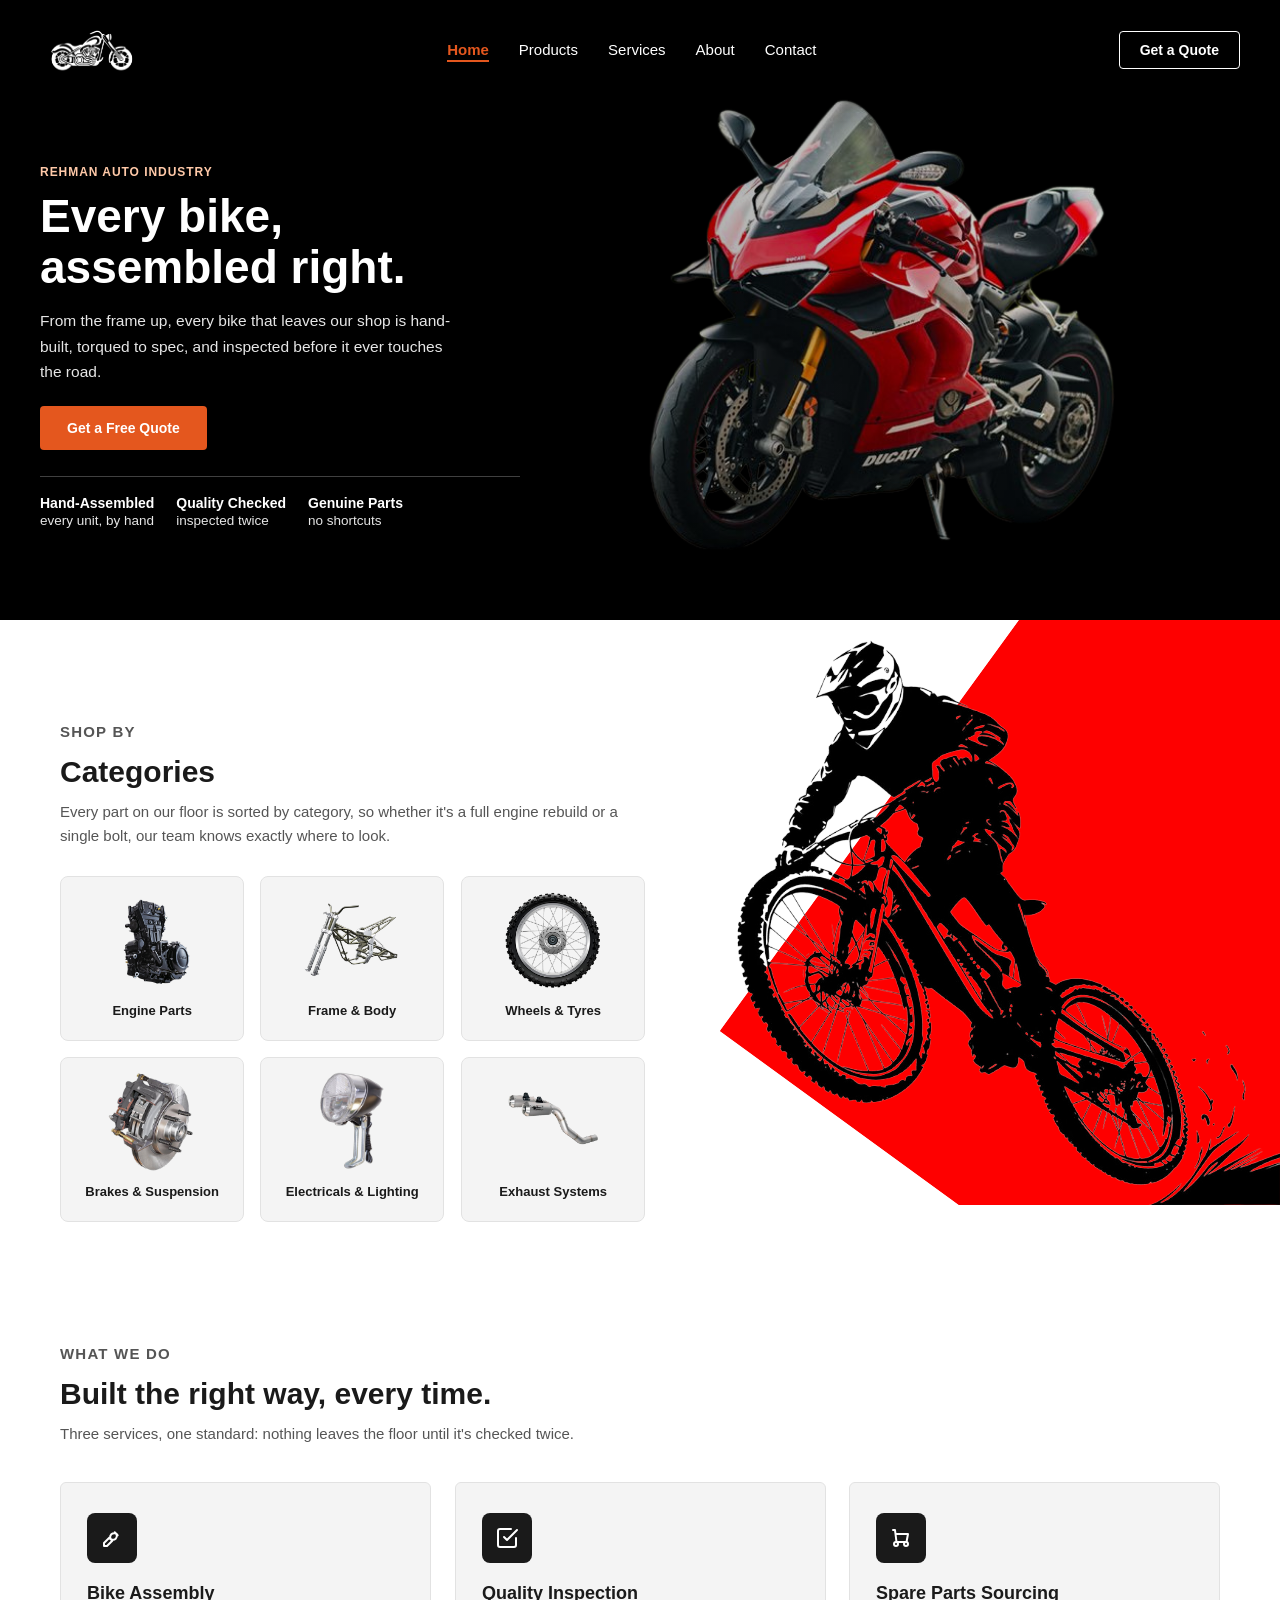
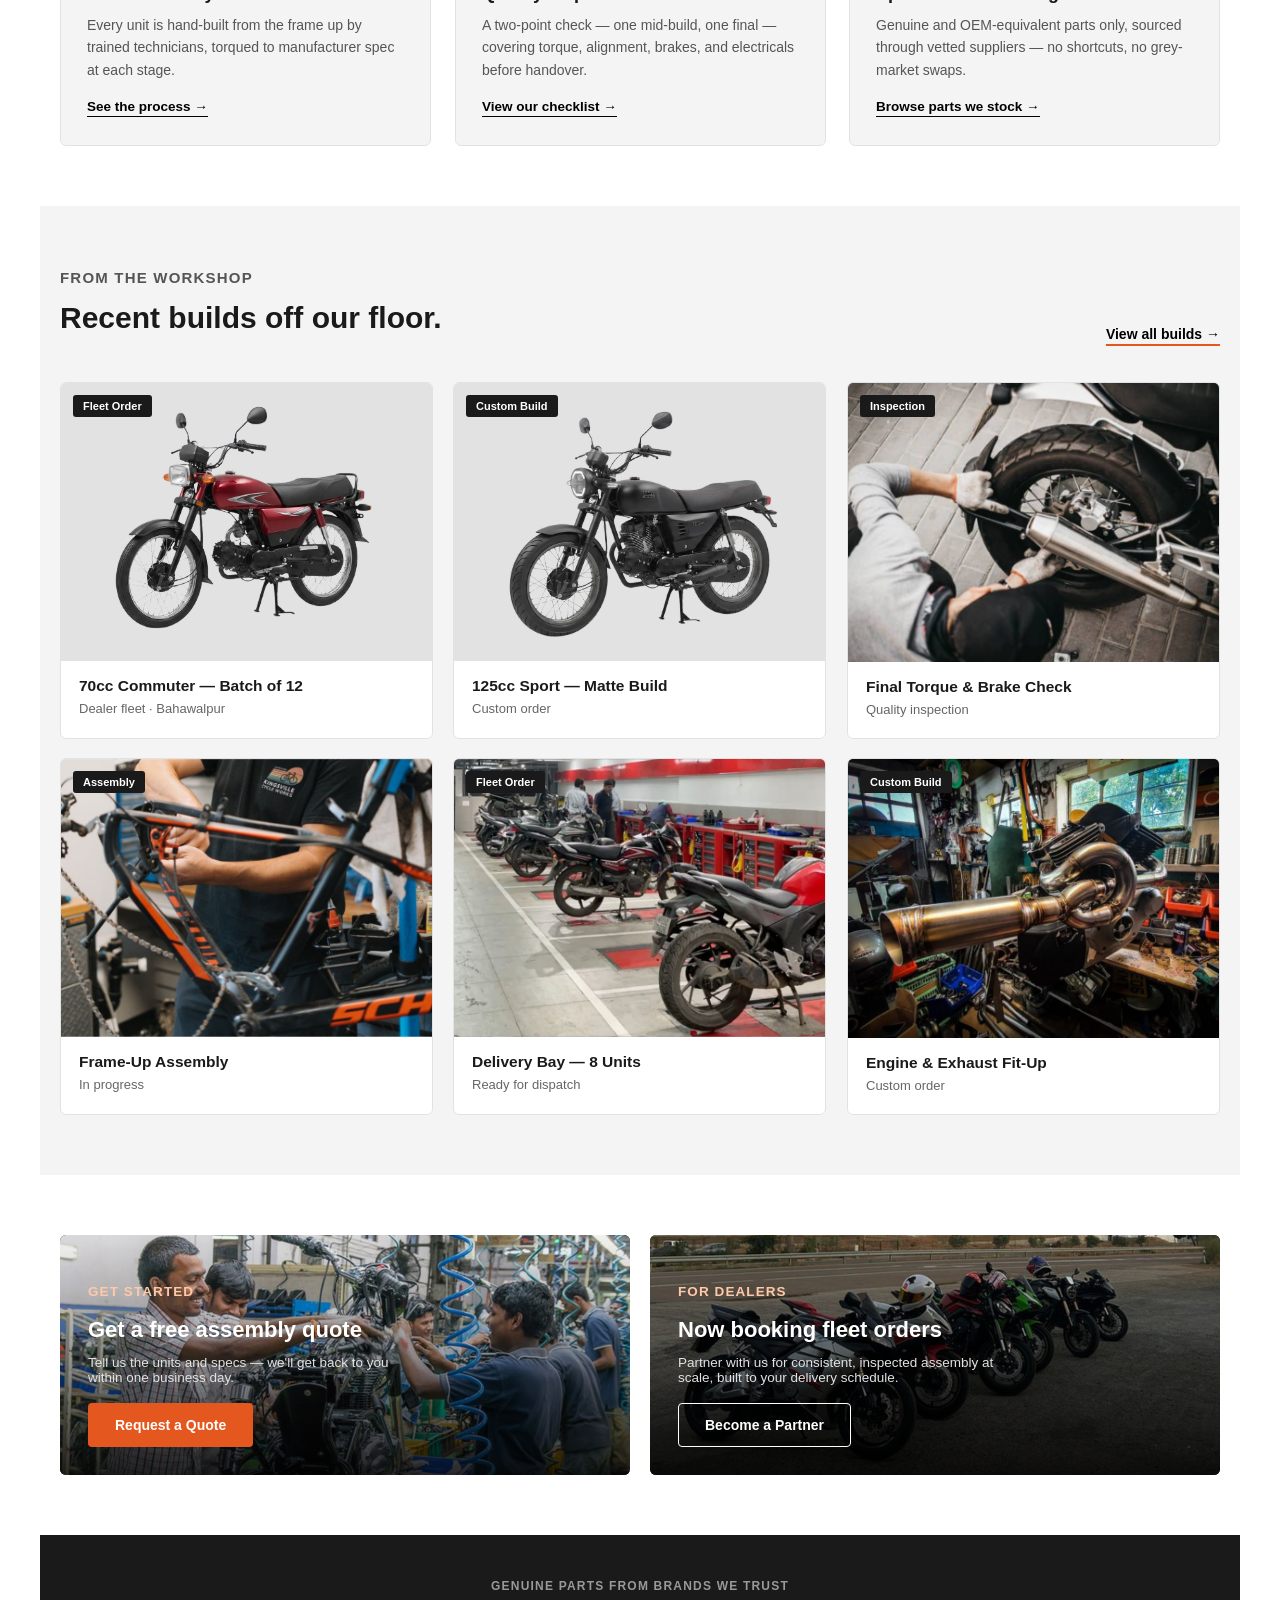
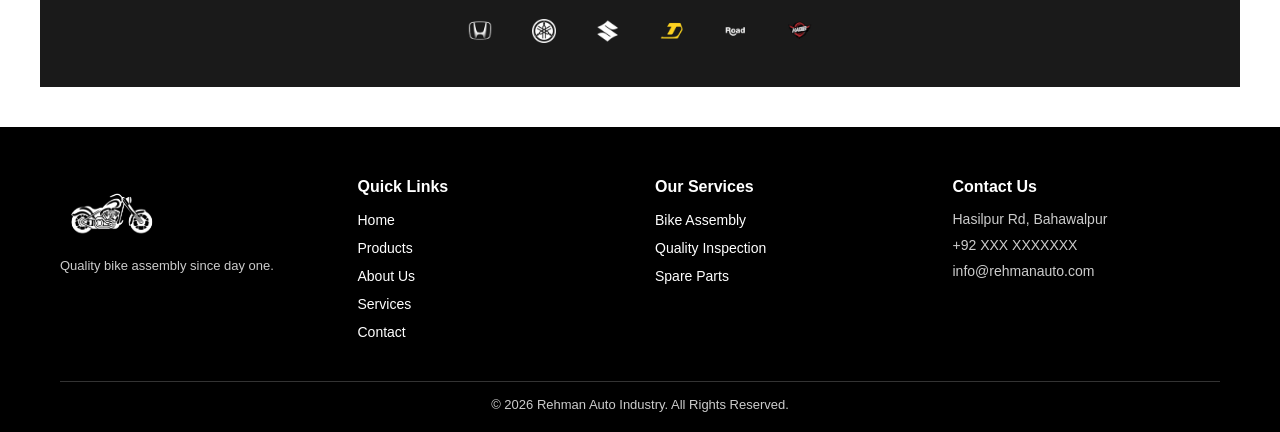
==== commit 7fb16b75: "added products page" ====
--- a/index.html
+++ b/index.html
@@ -237,6 +237,7 @@
     <nav class="desktop-nav">
       <ul>
         <li><a href="index.html" class="active">Home</a></li>
+        <li><a href="products.html">Products</a></li>
         <li><a href="services.html">Services</a></li>
         <li><a href="about.html">About</a></li>
         <li><a href="contact.html">Contact</a></li>
@@ -260,6 +261,7 @@
     <nav>
       <ul>
         <li><a href="index.html">Home</a></li>
+        <li><a href="products.html">Products</a></li>
         <li><a href="services.html">Services</a></li>
         <li><a href="about.html">About</a></li>
         <li><a href="contact.html">Contact</a></li>
@@ -516,6 +518,7 @@
         <h4>Quick Links</h4>
         <ul>
           <li><a href="index.html">Home</a></li>
+          <li><a href="products.html">Products</a></li>
           <li><a href="about.html">About Us</a></li>
           <li><a href="services.html">Services</a></li>
           <li><a href="contact.html">Contact</a></li>
@@ -547,6 +550,7 @@
       <nav class="footer-mobile-nav">
         <ul>
           <li><a href="index.html">Home</a></li>
+          <li><a href="products.html">Products</a></li>
           <li><a href="services.html">Services</a></li>
           <li><a href="about.html">About</a></li>
           <li><a href="contact.html">Contact</a></li>
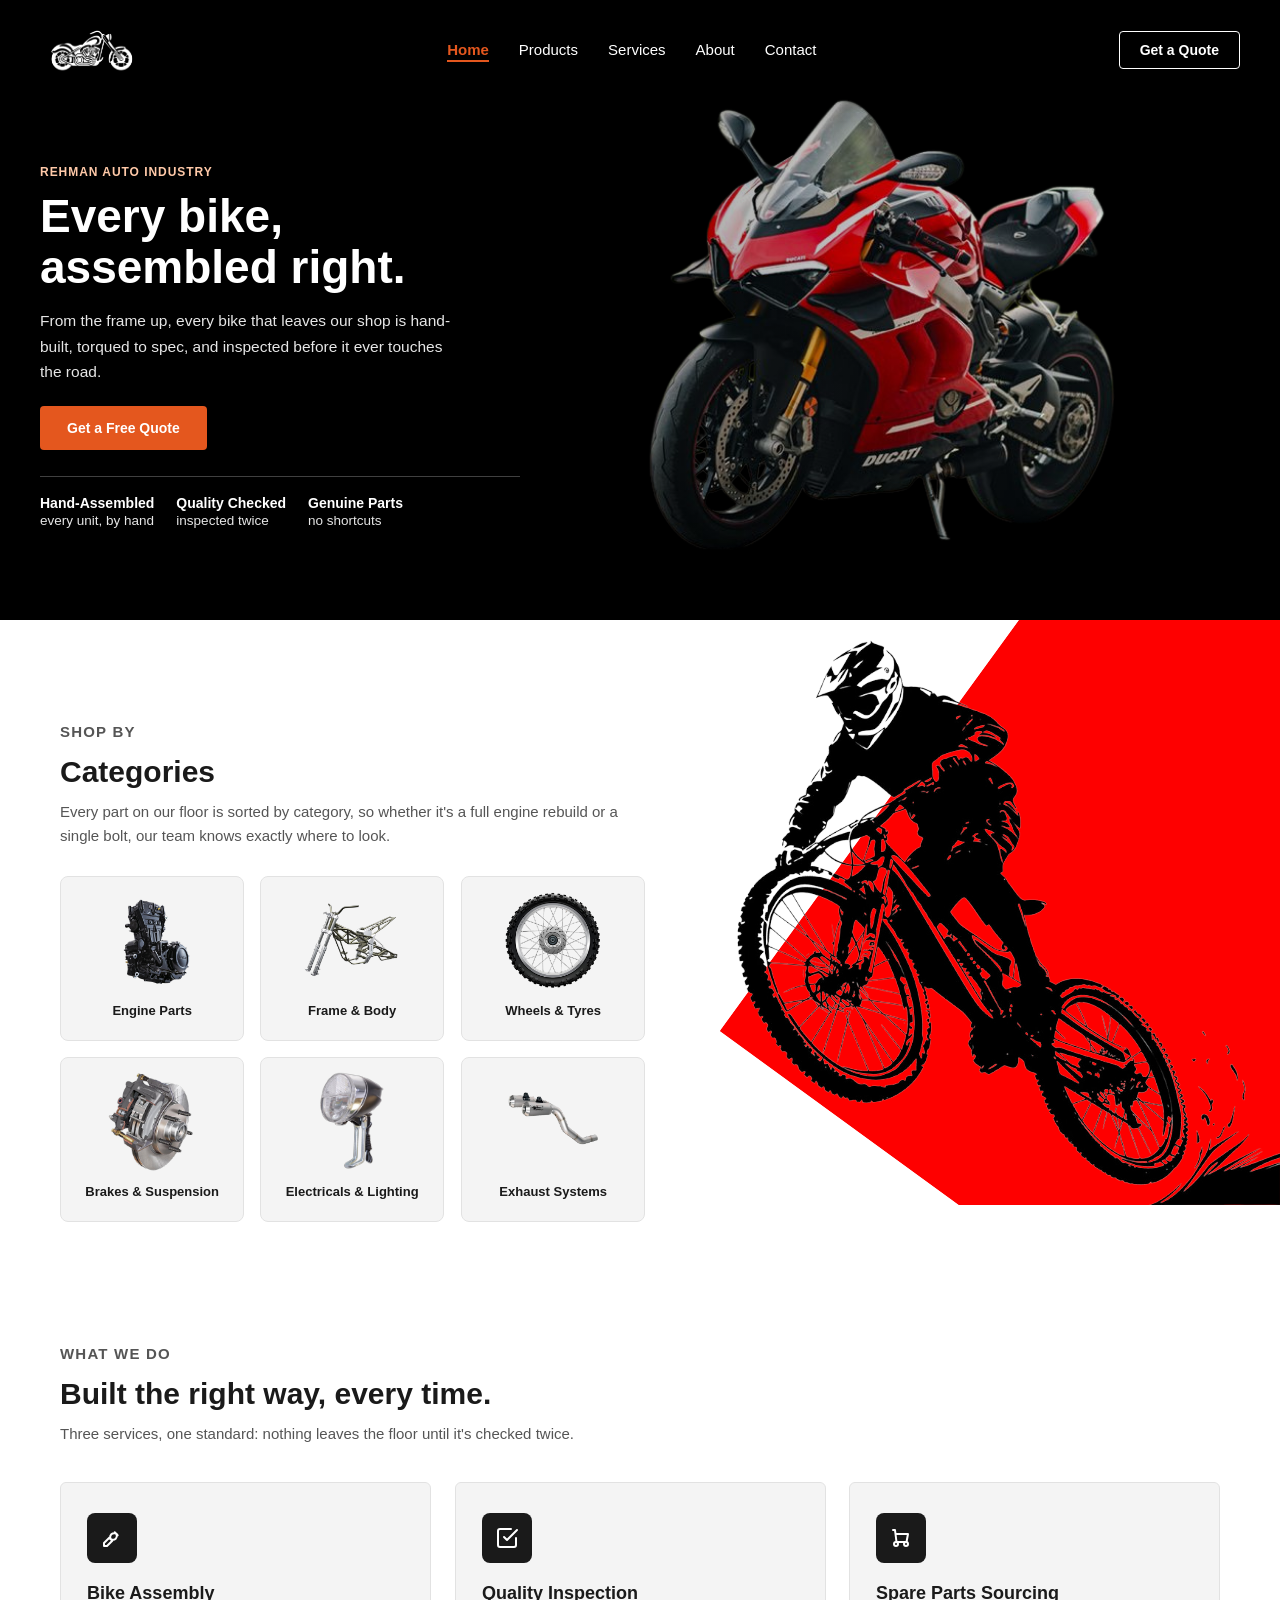
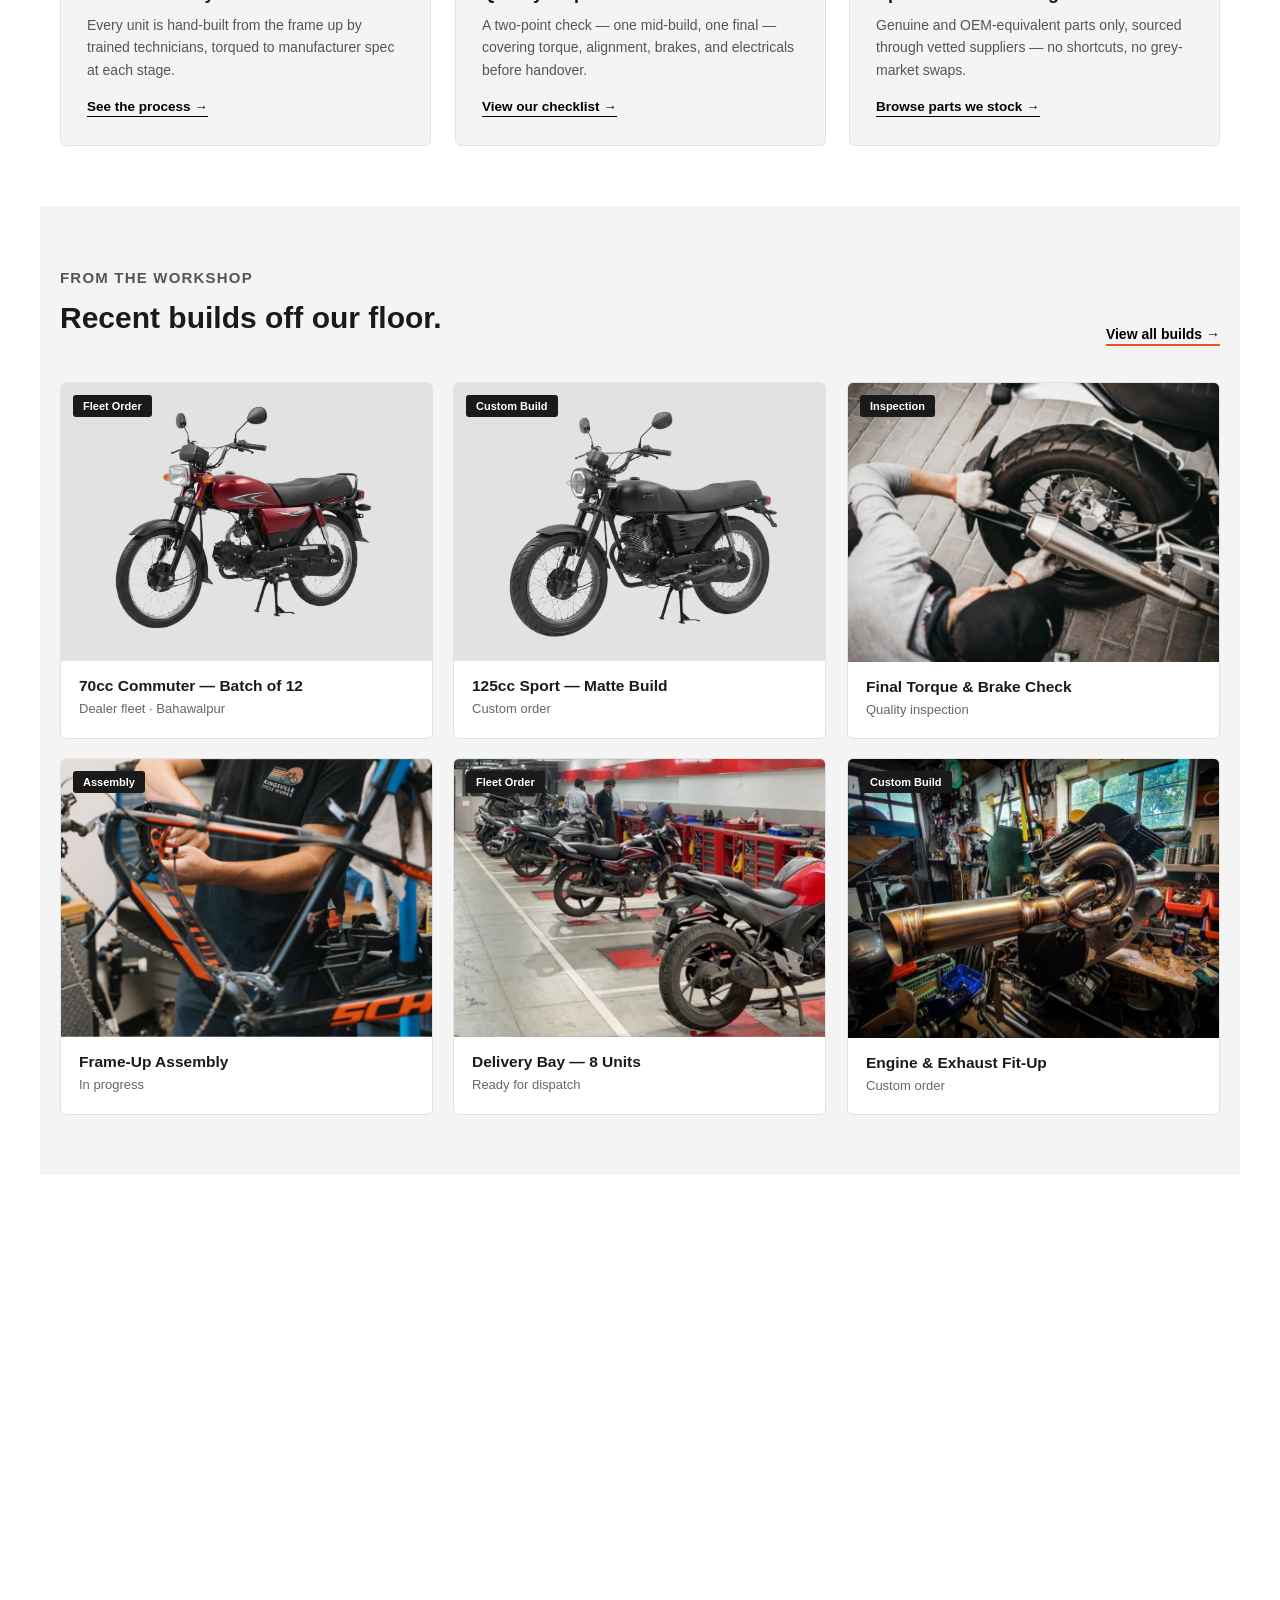
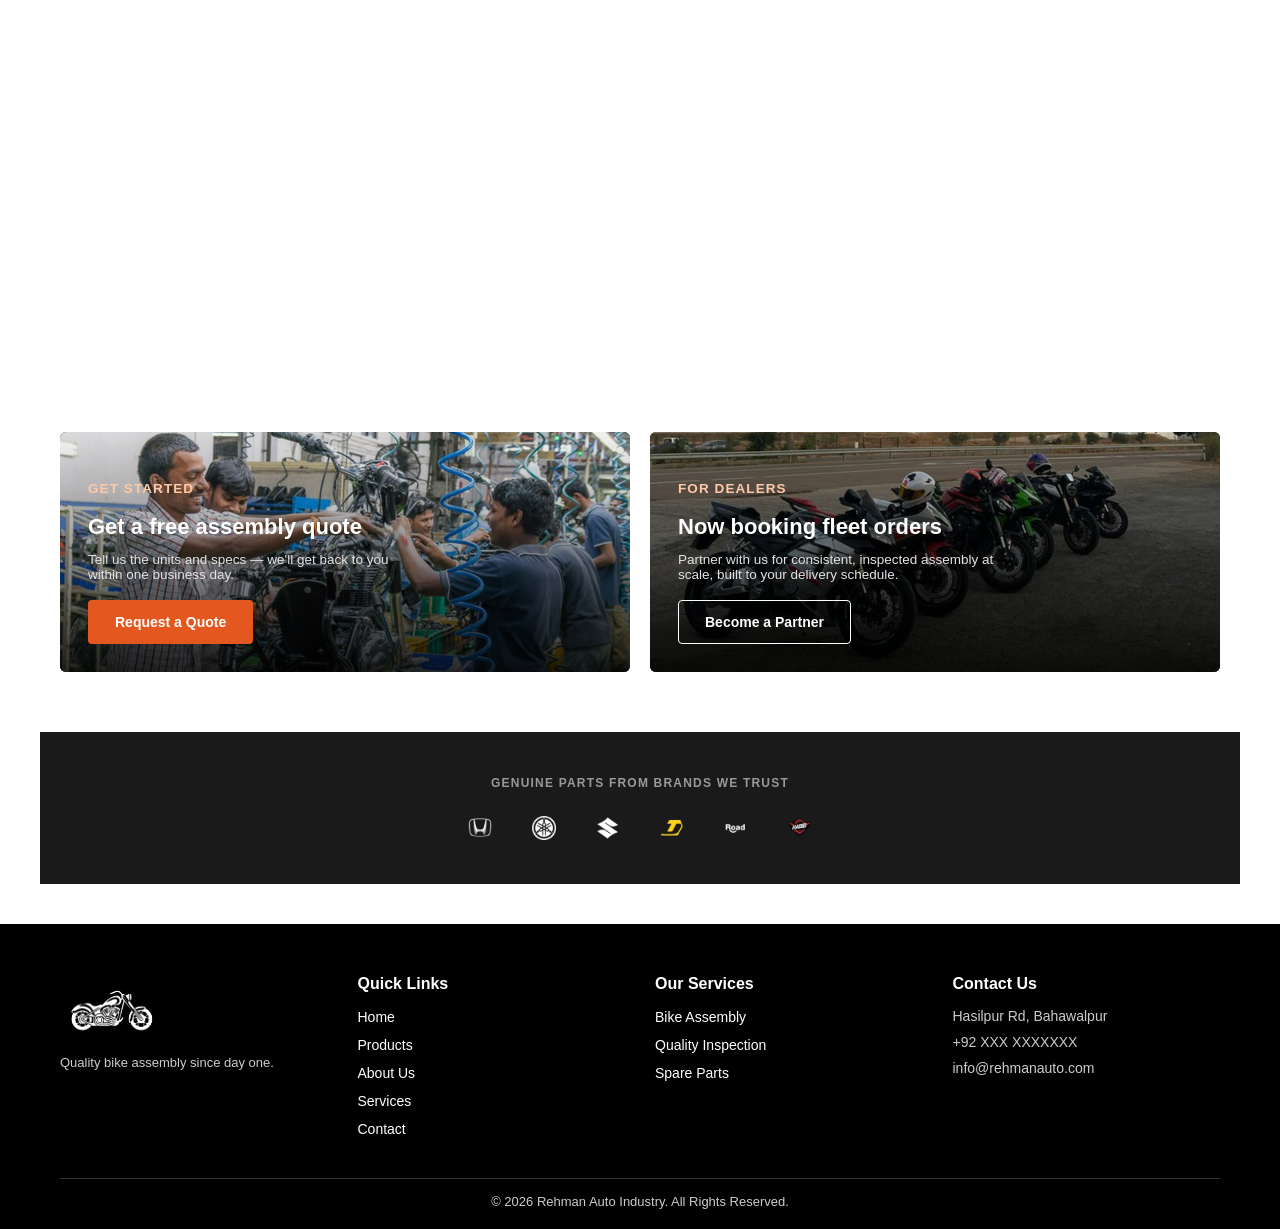
==== commit 5773e6be: "added popular picks section on homepage" ====
--- a/index.html
+++ b/index.html
@@ -302,27 +302,27 @@
           </div>
 
           <div class="category-list">
-            <a href="services.html" class="category-item" data-reveal="up">
+            <a href="products.html#engine-parts" class="category-item" data-reveal="up">
               <img src="images/category1.svg" alt="">
               <span>Engine Parts</span>
             </a>
-            <a href="services.html" class="category-item" data-reveal="up">
+            <a href="products.html#frame-body" class="category-item" data-reveal="up">
               <img src="images/category2.svg" alt="">
               <span>Frame &amp; Body</span>
             </a>
-            <a href="services.html" class="category-item" data-reveal="up">
+            <a href="products.html#wheels-tyres" class="category-item" data-reveal="up">
               <img src="images/category3.svg" alt="">
               <span>Wheels &amp; Tyres</span>
             </a>
-            <a href="services.html" class="category-item" data-reveal="up">
+            <a href="products.html#brakes-suspension" class="category-item" data-reveal="up">
               <img src="images/category4.svg" alt="">
               <span>Brakes &amp; Suspension</span>
             </a>
-            <a href="services.html" class="category-item" data-reveal="up">
+            <a href="products.html#electricals-lighting" class="category-item" data-reveal="up">
               <img src="images/category5.svg" alt="">
               <span>Electricals &amp; Lighting</span>
             </a>
-            <a href="services.html" class="category-item" data-reveal="up">
+            <a href="products.html#exhaust-systems" class="category-item" data-reveal="up">
               <img src="images/category6.svg" alt="">
               <span>Exhaust Systems</span>
             </a>
@@ -386,7 +386,7 @@
             <p class="eyebrow">From the workshop</p>
             <h2>Recent builds off our floor.</h2>
           </div>
-          <a href="services.html" class="view-all">View all builds &rarr;</a>
+          <a href="services.html" class="view-all view-all-desktop">View all builds &rarr;</a>
         </div>
 
         <div class="gallery-grid">
@@ -458,6 +458,126 @@
           </div>
 
         </div>
+
+        <a href="services.html" class="view-all view-all-mobile">View all builds &rarr;</a>
+      </div>
+    </section>
+
+    <!-- ================= FEATURED PRODUCTS ================= -->
+    <section class="featured-products">
+      <div class="container">
+        <div class="section-head row" data-reveal="up">
+          <div>
+            <p class="eyebrow" style="color:#000000; font-weight:bold; font-size:30px; text-transform:none; letter-spacing:normal;">Popular picks</p>
+          </div>
+          <a href="products.html" class="view-all view-all-desktop">View all products &rarr;</a>
+        </div>
+
+        <div class="product-grid">
+
+          <div class="product-card" data-reveal="up">
+            <div class="thumb">
+              <img src="images/f1.png" alt="Alloy rim set">
+            </div>
+            <div class="body">
+              <h4>Alloy Rim Set</h4>
+              <span class="price">Rs. 8,500</span>
+            </div>
+          </div>
+
+          <div class="product-card" data-reveal="up">
+            <div class="thumb">
+              <img src="images/f2.png" alt="Piston kit">
+            </div>
+            <div class="body">
+              <h4>Piston Kit</h4>
+              <span class="price">Rs. 3,200</span>
+            </div>
+          </div>
+
+          <div class="product-card" data-reveal="up">
+            <div class="thumb">
+              <img src="images/f3.png" alt="LED headlight">
+            </div>
+            <div class="body">
+              <h4>LED Headlight</h4>
+              <span class="price">Rs. 2,800</span>
+            </div>
+          </div>
+
+          <div class="product-card" data-reveal="up">
+            <div class="thumb">
+              <img src="images/f4.png" alt="Front disc brake">
+            </div>
+            <div class="body">
+              <h4>Front Disc Brake</h4>
+              <span class="price">Rs. 4,500</span>
+            </div>
+          </div>
+
+          <div class="product-card" data-reveal="up">
+            <div class="thumb">
+              <img src="images/f5.png" alt="Side panel set">
+            </div>
+            <div class="body">
+              <h4>Side Panel Set</h4>
+              <span class="price">Rs. 3,600</span>
+            </div>
+          </div>
+
+          <div class="product-card" data-reveal="up">
+            <div class="thumb">
+              <img src="images/f6.png" alt="Chrome exhaust pipe">
+            </div>
+            <div class="body">
+              <h4>Chrome Exhaust Pipe</h4>
+              <span class="price">Rs. 6,200</span>
+            </div>
+          </div>
+
+          <div class="product-card" data-reveal="up">
+            <div class="thumb">
+              <img src="images/f7.png" alt="Carburetor">
+            </div>
+            <div class="body">
+              <h4>Carburetor</h4>
+              <span class="price">Rs. 2,400</span>
+            </div>
+          </div>
+
+          <div class="product-card" data-reveal="up">
+            <div class="thumb">
+              <img src="images/f8.png" alt="Tubeless tyre">
+            </div>
+            <div class="body">
+              <h4>Tubeless Tyre</h4>
+              <span class="price">Rs. 5,800</span>
+            </div>
+          </div>
+
+          <div class="product-card" data-reveal="up">
+            <div class="thumb">
+              <img src="images/f9.png" alt="Fuel tank">
+            </div>
+            <div class="body">
+              <h4>Fuel Tank</h4>
+              <span class="price">Rs. 7,900</span>
+            </div>
+          </div>
+
+          <div class="product-card" data-reveal="up">
+            <div class="thumb">
+              <img src="images/f10.png" alt="Rear shock absorber">
+            </div>
+            <div class="body">
+              <h4>Rear Shock Absorber</h4>
+              <span class="price">Rs. 3,900</span>
+            </div>
+          </div>
+
+        </div>
+
+        <a href="products.html" class="view-all view-all-mobile">View all products &rarr;</a>
       </div>
     </section>
 
--- a/css/style.css
+++ b/css/style.css
@@ -64,6 +64,17 @@
 .gallery-grid [data-reveal]:nth-child(4) { --reveal-delay: 240ms; }
 .gallery-grid [data-reveal]:nth-child(5) { --reveal-delay: 320ms; }
 .gallery-grid [data-reveal]:nth-child(6) { --reveal-delay: 400ms; }
+
+.product-grid [data-reveal]:nth-child(1) { --reveal-delay: 0ms; }
+.product-grid [data-reveal]:nth-child(2) { --reveal-delay: 60ms; }
+.product-grid [data-reveal]:nth-child(3) { --reveal-delay: 120ms; }
+.product-grid [data-reveal]:nth-child(4) { --reveal-delay: 180ms; }
+.product-grid [data-reveal]:nth-child(5) { --reveal-delay: 240ms; }
+.product-grid [data-reveal]:nth-child(6) { --reveal-delay: 0ms; }
+.product-grid [data-reveal]:nth-child(7) { --reveal-delay: 60ms; }
+.product-grid [data-reveal]:nth-child(8) { --reveal-delay: 120ms; }
+.product-grid [data-reveal]:nth-child(9) { --reveal-delay: 180ms; }
+.product-grid [data-reveal]:nth-child(10) { --reveal-delay: 240ms; }
 
 .brand-row [data-reveal]:nth-child(1) { --reveal-delay: 0ms; }
 .brand-row [data-reveal]:nth-child(2) { --reveal-delay: 60ms; }
@@ -346,7 +357,8 @@
   flex-wrap: wrap;
 }
 
-.section-head .view-all {
+.section-head .view-all,
+.view-all {
   font-size: 14px;
   font-weight: bold;
   color: #000000;
@@ -354,6 +366,10 @@
   border-bottom: 2px solid var(--accent);
   padding-bottom: 2px;
   white-space: nowrap;
+}
+
+.view-all-mobile {
+  display: none;
 }
 
 /* TRUST BAR */
@@ -559,6 +575,86 @@
   color: #666666;
 }
 
+/* PRODUCTS PAGE */
+.page-intro {
+  padding-bottom: 20px;
+}
+
+.page-intro h1 {
+  font-size: 32px;
+  margin: 10px 0 8px;
+}
+
+.page-intro p {
+  color: #555555;
+  max-width: 520px;
+}
+
+.product-category {
+  padding: 40px 0;
+  border-top: 1px solid var(--line);
+}
+
+.product-category:first-of-type {
+  border-top: none;
+}
+
+.product-category .section-head h2 {
+  font-size: 22px;
+  margin-bottom: 0;
+}
+
+.product-grid {
+  display: grid;
+  grid-template-columns: repeat(5, 1fr);
+  gap: 18px;
+}
+
+.product-card {
+  background-color: #ffffff;
+  border: 1px solid var(--line);
+  border-radius: 6px;
+  overflow: hidden;
+  transition: transform 0.3s ease, box-shadow 0.3s ease;
+}
+
+.product-card:hover {
+  transform: translateY(-6px);
+  box-shadow: 0 12px 24px rgba(0,0,0,0.10);
+}
+
+.product-card .thumb {
+  aspect-ratio: 1 / 1;
+  background-color: var(--grey-alt);
+  overflow: hidden;
+}
+
+.product-card .thumb img {
+  width: 100%;
+  height: 100%;
+  object-fit: contain;
+  transition: transform 0.4s ease;
+}
+
+.product-card:hover .thumb img {
+  transform: scale(1.06);
+}
+
+.product-card .body {
+  padding: 12px 14px 16px;
+}
+
+.product-card h4 {
+  font-size: 13.5px;
+  margin-bottom: 4px;
+}
+
+.product-card .price {
+  font-size: 13px;
+  font-weight: bold;
+  color: var(--ink);
+}
+
 /* CTA BANNERS */
 .banner-grid {
   display: grid;
@@ -782,6 +878,10 @@
   .gallery-grid {
     grid-template-columns: 1fr 1fr;
   }
+
+  .product-grid {
+    grid-template-columns: repeat(3, 1fr);
+  }
 }
 
 @media (max-width: 768px) {
@@ -840,6 +940,29 @@
     font-size: 11.5px;
   }
 
+  .product-grid {
+    grid-template-columns: 1fr 1fr;
+    gap: 10px;
+  }
+
+  .product-card .body {
+    padding: 8px 10px 12px;
+  }
+
+  .product-card h4 {
+    font-size: 12.5px;
+  }
+
+  .view-all-desktop {
+    display: none;
+  }
+
+  .view-all-mobile {
+    display: block;
+    text-align: center;
+    margin-top: 18px;
+  }
+
   .banner-grid {
     grid-template-columns: 1fr;
   }
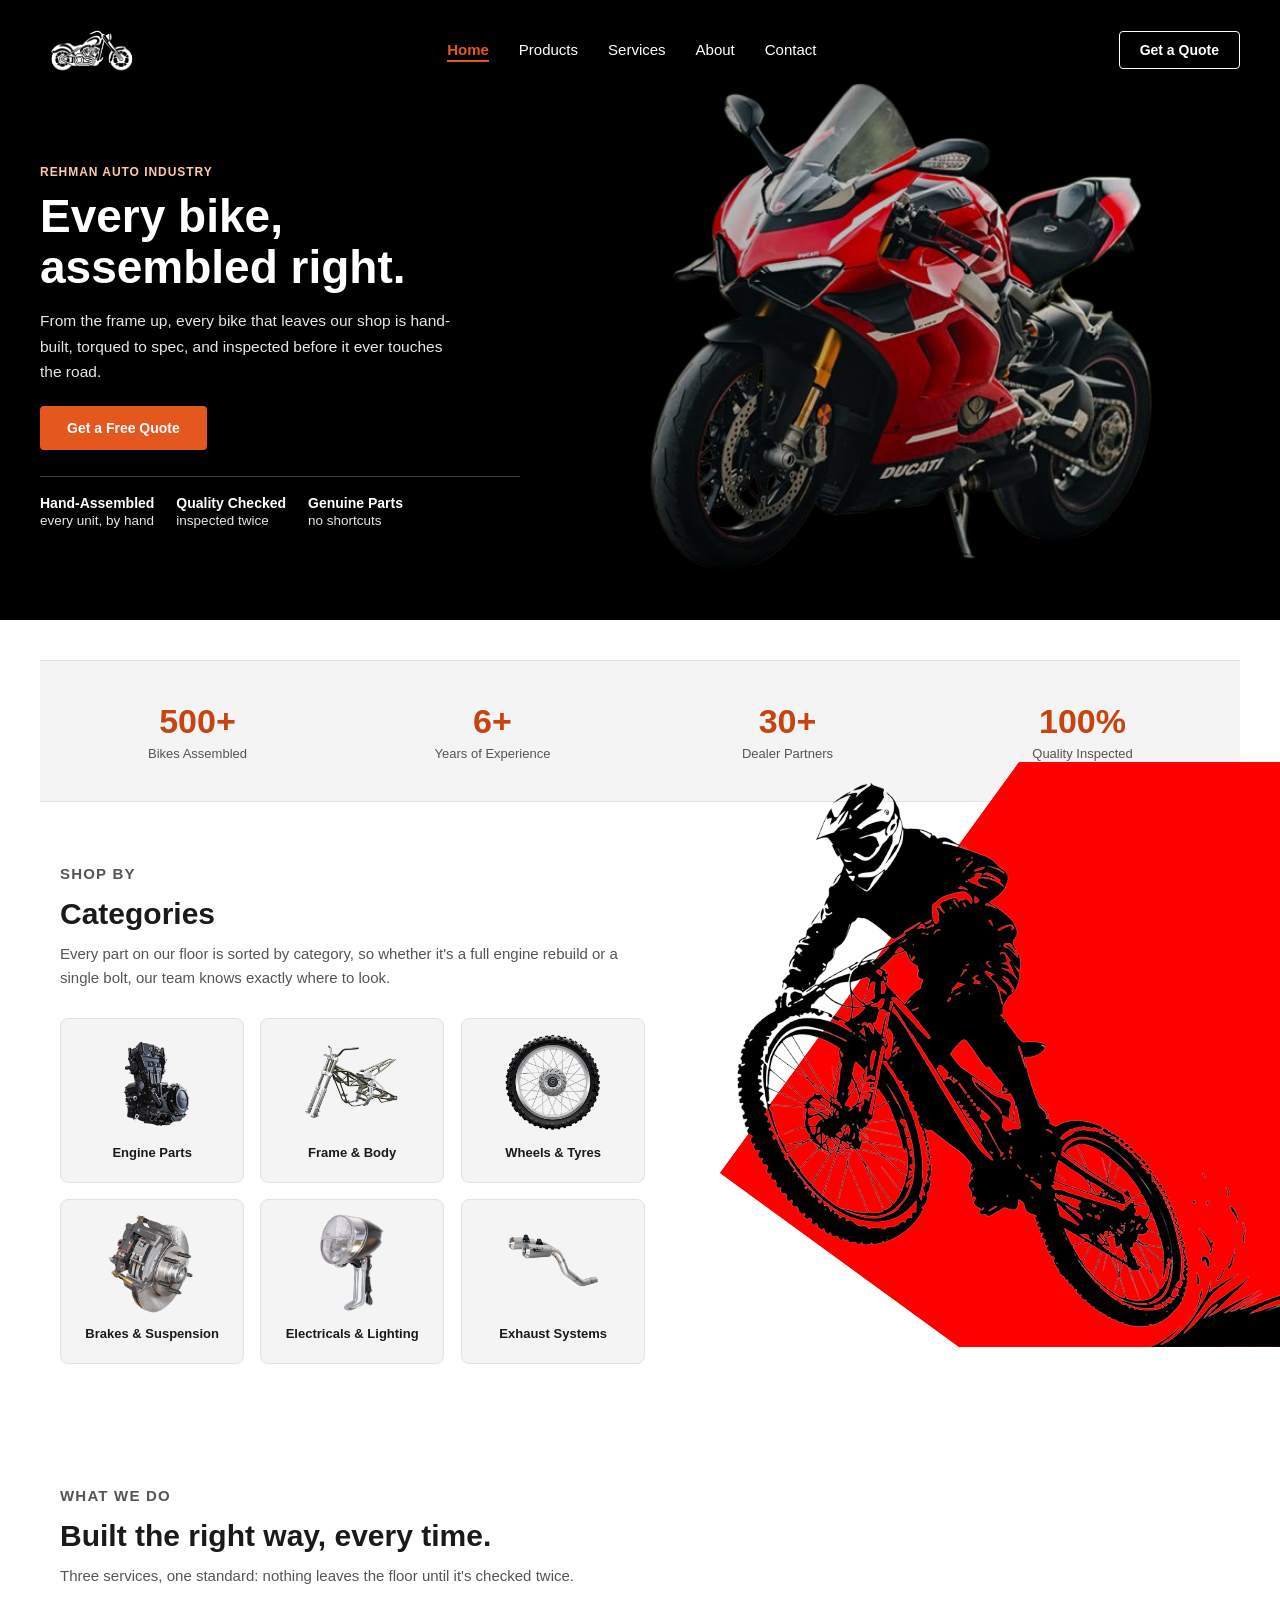
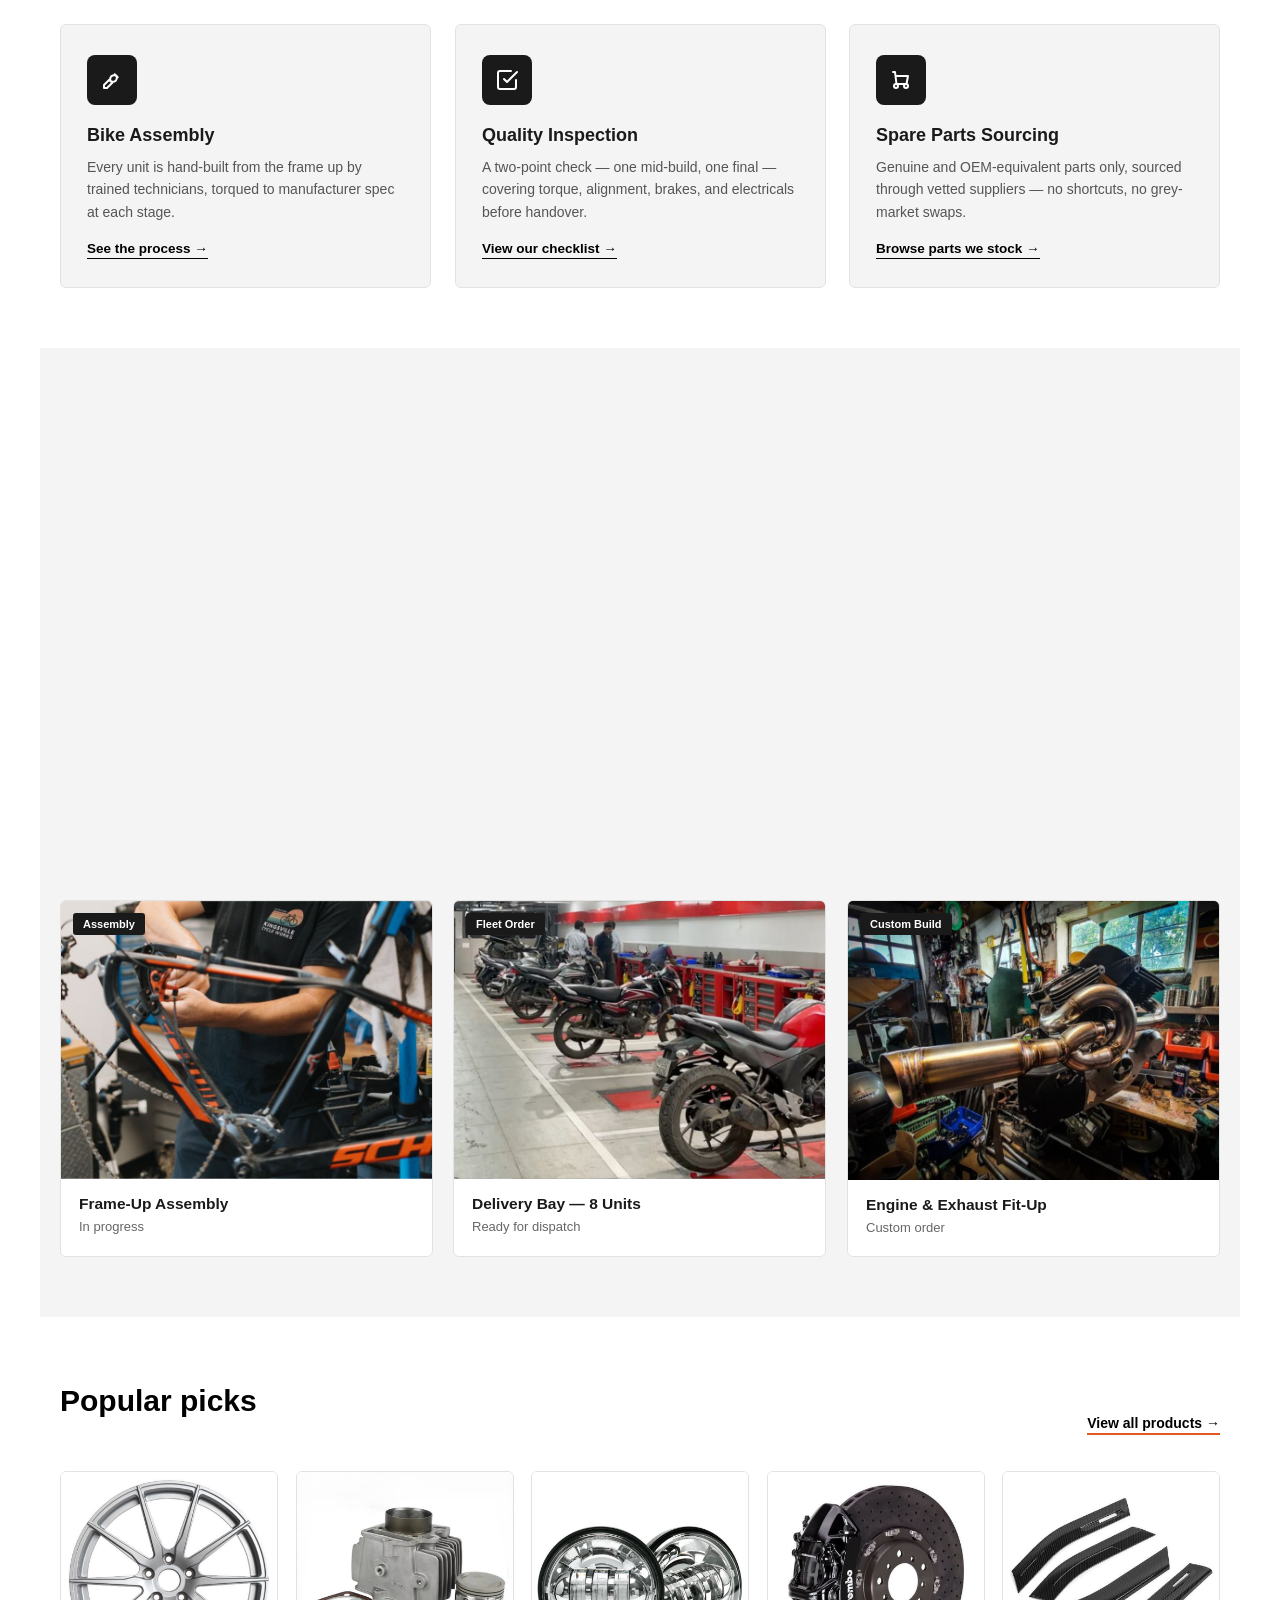
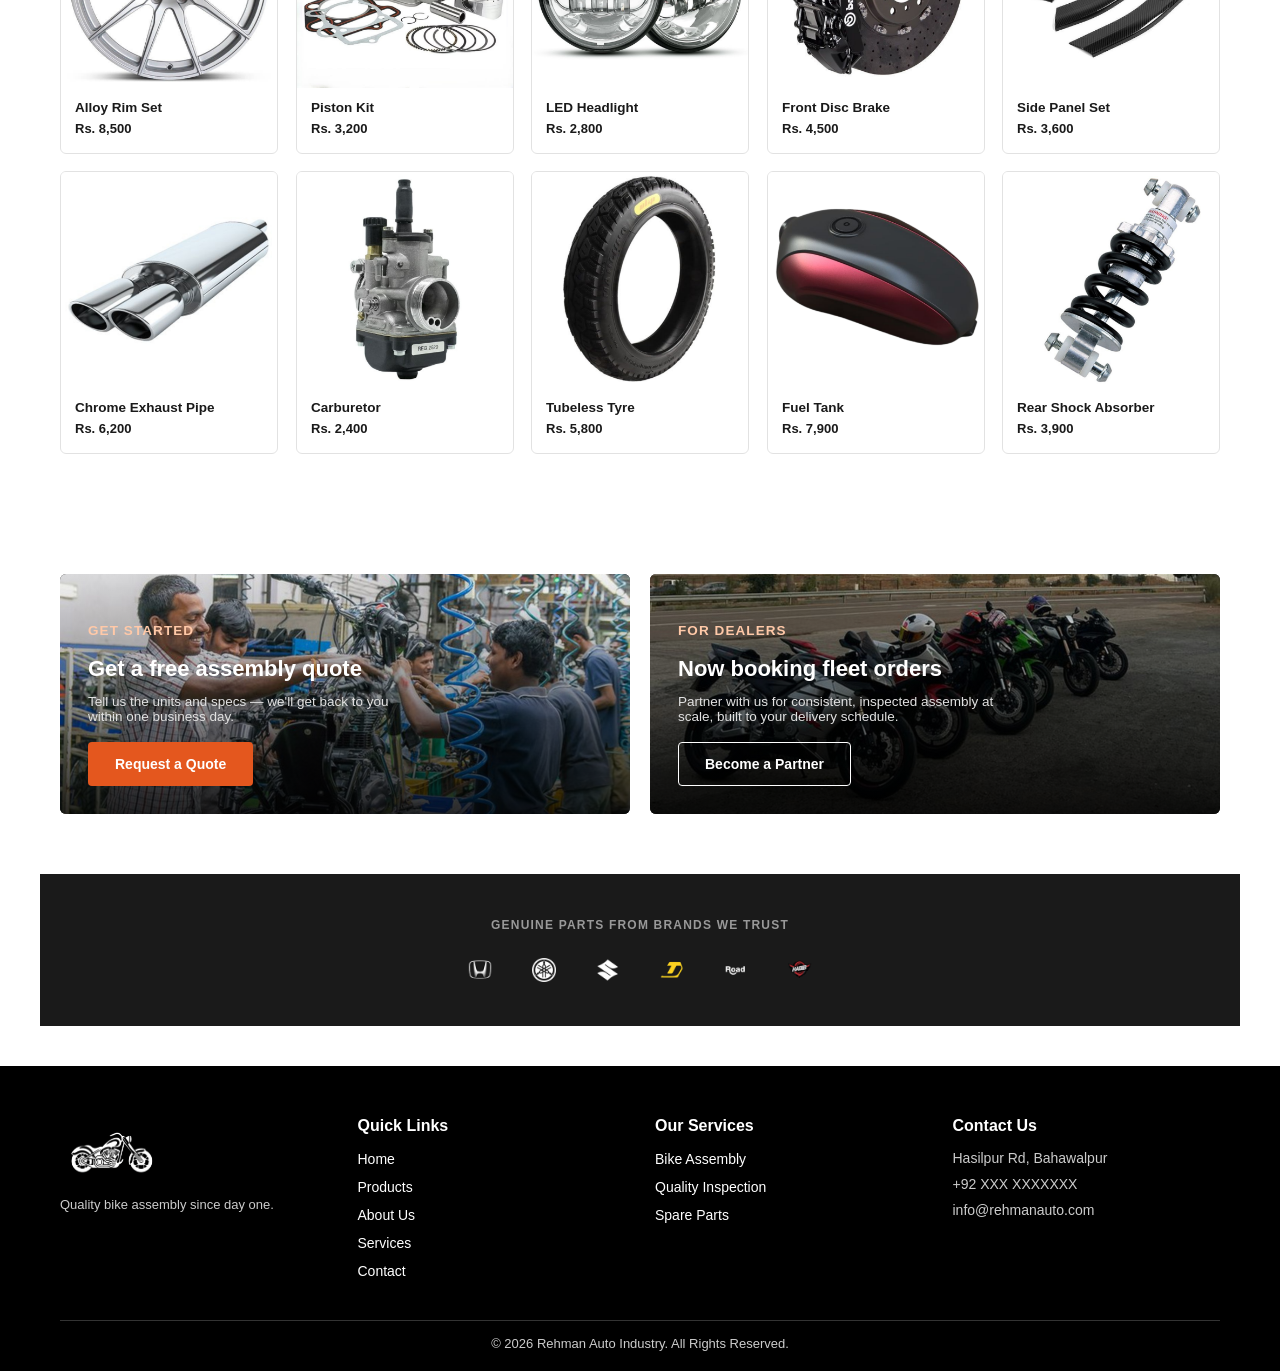
==== commit cd2b8009: "added animations on index page" ====
--- a/index.html
+++ b/index.html
@@ -287,6 +287,30 @@
           <li><b>Quality Checked</b>inspected twice</li>
           <li><b>Genuine Parts</b>no shortcuts</li>
         </ul>
+      </div>
+    </section>
+
+    <!-- ================= STATS ================= -->
+    <section class="stats-strip">
+      <div class="container">
+        <div class="stats-grid">
+          <div class="stat-item" data-reveal="up">
+            <span class="stat-number" data-counter="500" data-suffix="+">0</span>
+            <span class="stat-label">Bikes Assembled</span>
+          </div>
+          <div class="stat-item" data-reveal="up" style="--reveal-delay:80ms">
+            <span class="stat-number" data-counter="6" data-suffix="+">0</span>
+            <span class="stat-label">Years of Experience</span>
+          </div>
+          <div class="stat-item" data-reveal="up" style="--reveal-delay:160ms">
+            <span class="stat-number" data-counter="30" data-suffix="+">0</span>
+            <span class="stat-label">Dealer Partners</span>
+          </div>
+          <div class="stat-item" data-reveal="up" style="--reveal-delay:240ms">
+            <span class="stat-number" data-counter="100" data-suffix="%">0</span>
+            <span class="stat-label">Quality Inspected</span>
+          </div>
+        </div>
       </div>
     </section>
 
@@ -627,6 +651,11 @@
 
   </main>
 
+  <!-- Back to top -->
+  <button id="backToTop" class="back-to-top" aria-label="Back to top">
+    <svg viewBox="0 0 24 24" fill="none" stroke="currentColor" stroke-width="2" stroke-linecap="round" stroke-linejoin="round"><path d="M18 15l-6-6-6 6"/></svg>
+  </button>
+
   <footer class="site-footer">
     <div class="footer-columns">
       <div class="footer-col">
--- a/css/style.css
+++ b/css/style.css
@@ -105,6 +105,15 @@
   align-items: center;
   padding: 15px 40px;
   border-bottom: 1px solid var(--line);
+  position: sticky;
+  top: 0;
+  z-index: 100;
+  transition: box-shadow 0.3s ease, padding 0.3s ease;
+}
+
+.site-header.scrolled {
+  box-shadow: 0 6px 18px rgba(0,0,0,0.08);
+  padding: 10px 40px;
 }
 
 .site-header .logo img {
@@ -970,4 +979,94 @@
   .section-head.row {
     align-items: flex-start;
   }
+}
+/* STATS STRIP */
+.stats-strip {
+  background-color: var(--grey-alt);
+  border-top: 1px solid var(--line);
+  border-bottom: 1px solid var(--line);
+  padding: 40px 0;
+}
+
+.stats-grid {
+  display: grid;
+  grid-template-columns: repeat(4, 1fr);
+  gap: 20px;
+  text-align: center;
+}
+
+.stat-item {
+  display: flex;
+  flex-direction: column;
+  align-items: center;
+}
+
+.stat-number {
+  font-size: 34px;
+  font-weight: bold;
+  color: var(--accent-dark);
+  line-height: 1.2;
+}
+
+.stat-label {
+  font-size: 13px;
+  color: #555555;
+  margin-top: 4px;
+}
+
+/* BACK TO TOP */
+.back-to-top {
+  position: fixed;
+  right: 24px;
+  bottom: 24px;
+  width: 44px;
+  height: 44px;
+  border-radius: 50%;
+  border: none;
+  background-color: var(--ink);
+  color: #ffffff;
+  display: flex;
+  align-items: center;
+  justify-content: center;
+  cursor: pointer;
+  opacity: 0;
+  visibility: hidden;
+  transform: translateY(12px);
+  transition: opacity 0.3s ease, transform 0.3s ease, background-color 0.2s ease;
+  z-index: 90;
+}
+
+.back-to-top.visible {
+  opacity: 1;
+  visibility: visible;
+  transform: translateY(0);
+}
+
+.back-to-top:hover {
+  background-color: var(--accent-dark);
+}
+
+.back-to-top svg {
+  width: 20px;
+  height: 20px;
+}
+
+@media (max-width: 900px) {
+  .stats-grid {
+    grid-template-columns: repeat(2, 1fr);
+    row-gap: 28px;
+  }
+}
+
+@media (max-width: 768px) {
+  .stat-number {
+    font-size: 28px;
+  }
+
+  .back-to-top {
+    right: 16px;
+    bottom: 16px;
+    width: 40px;
+    height: 40px;
+  }
 }
